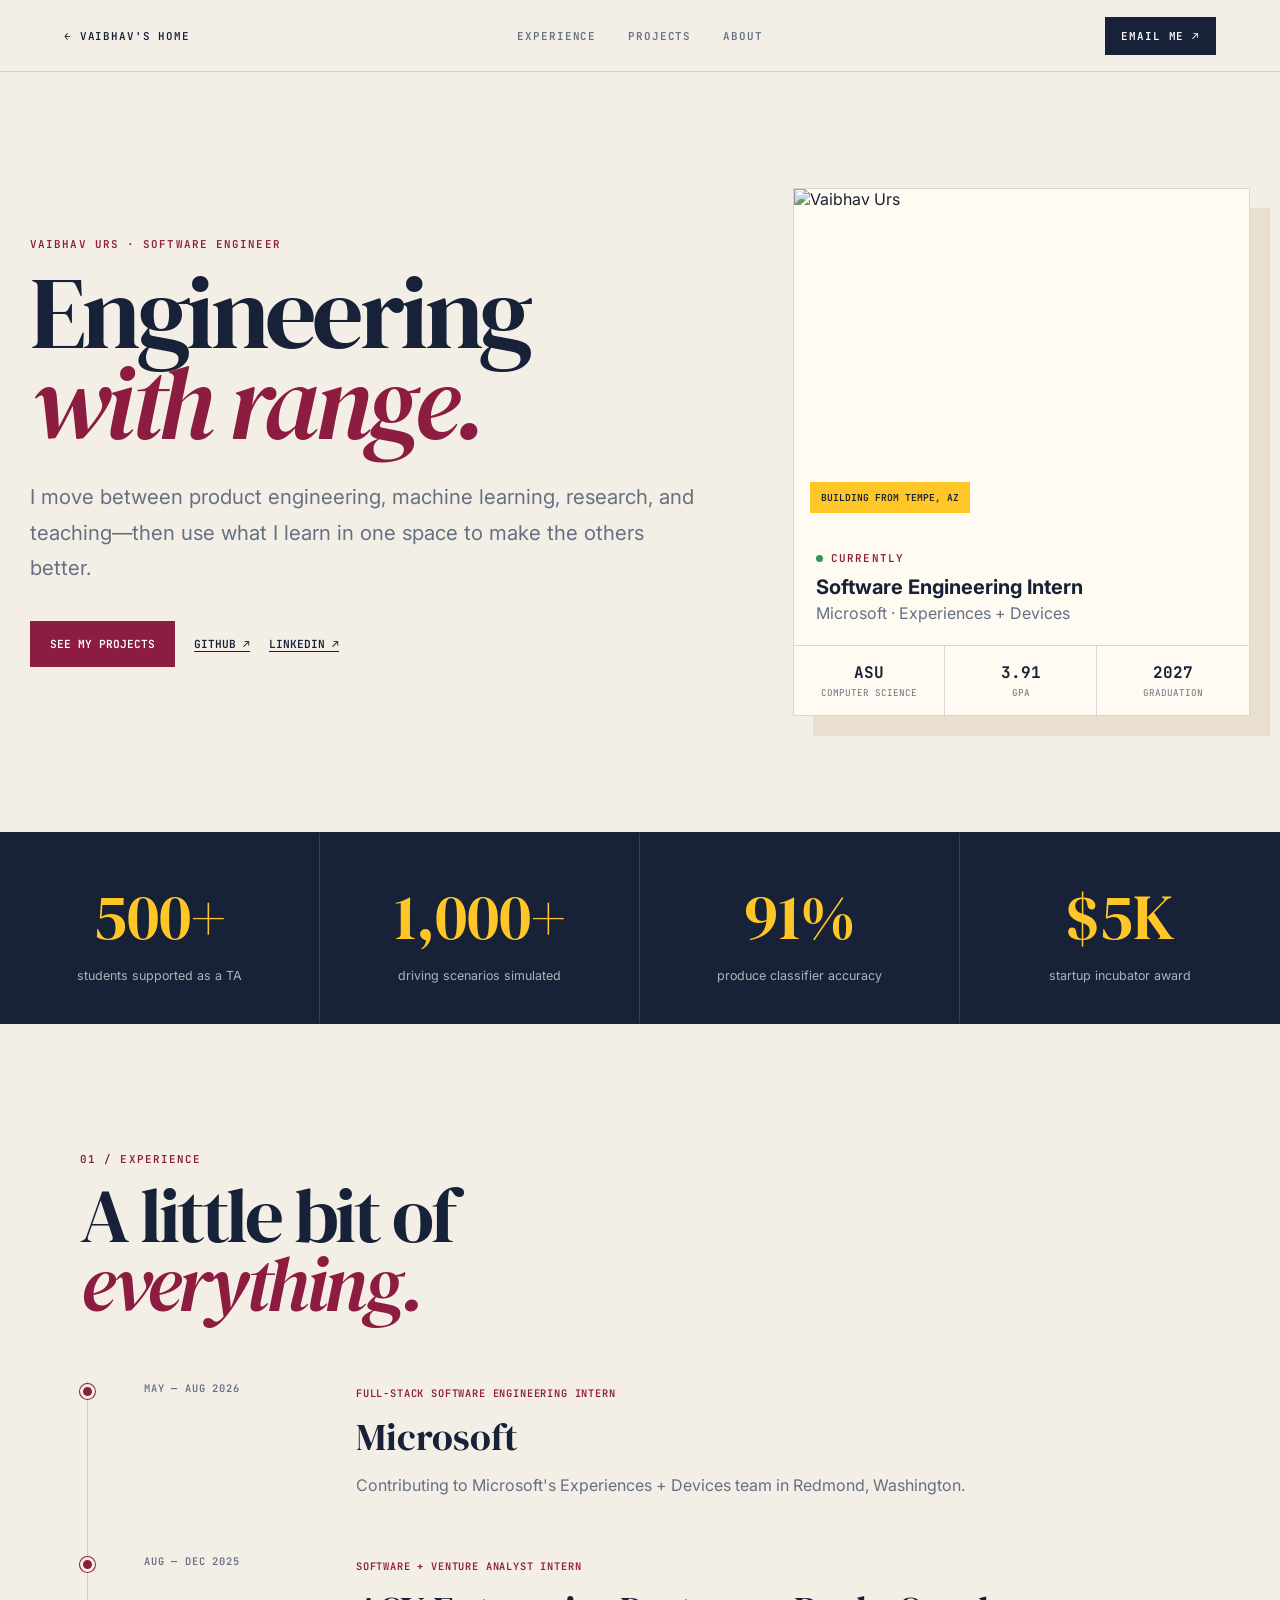
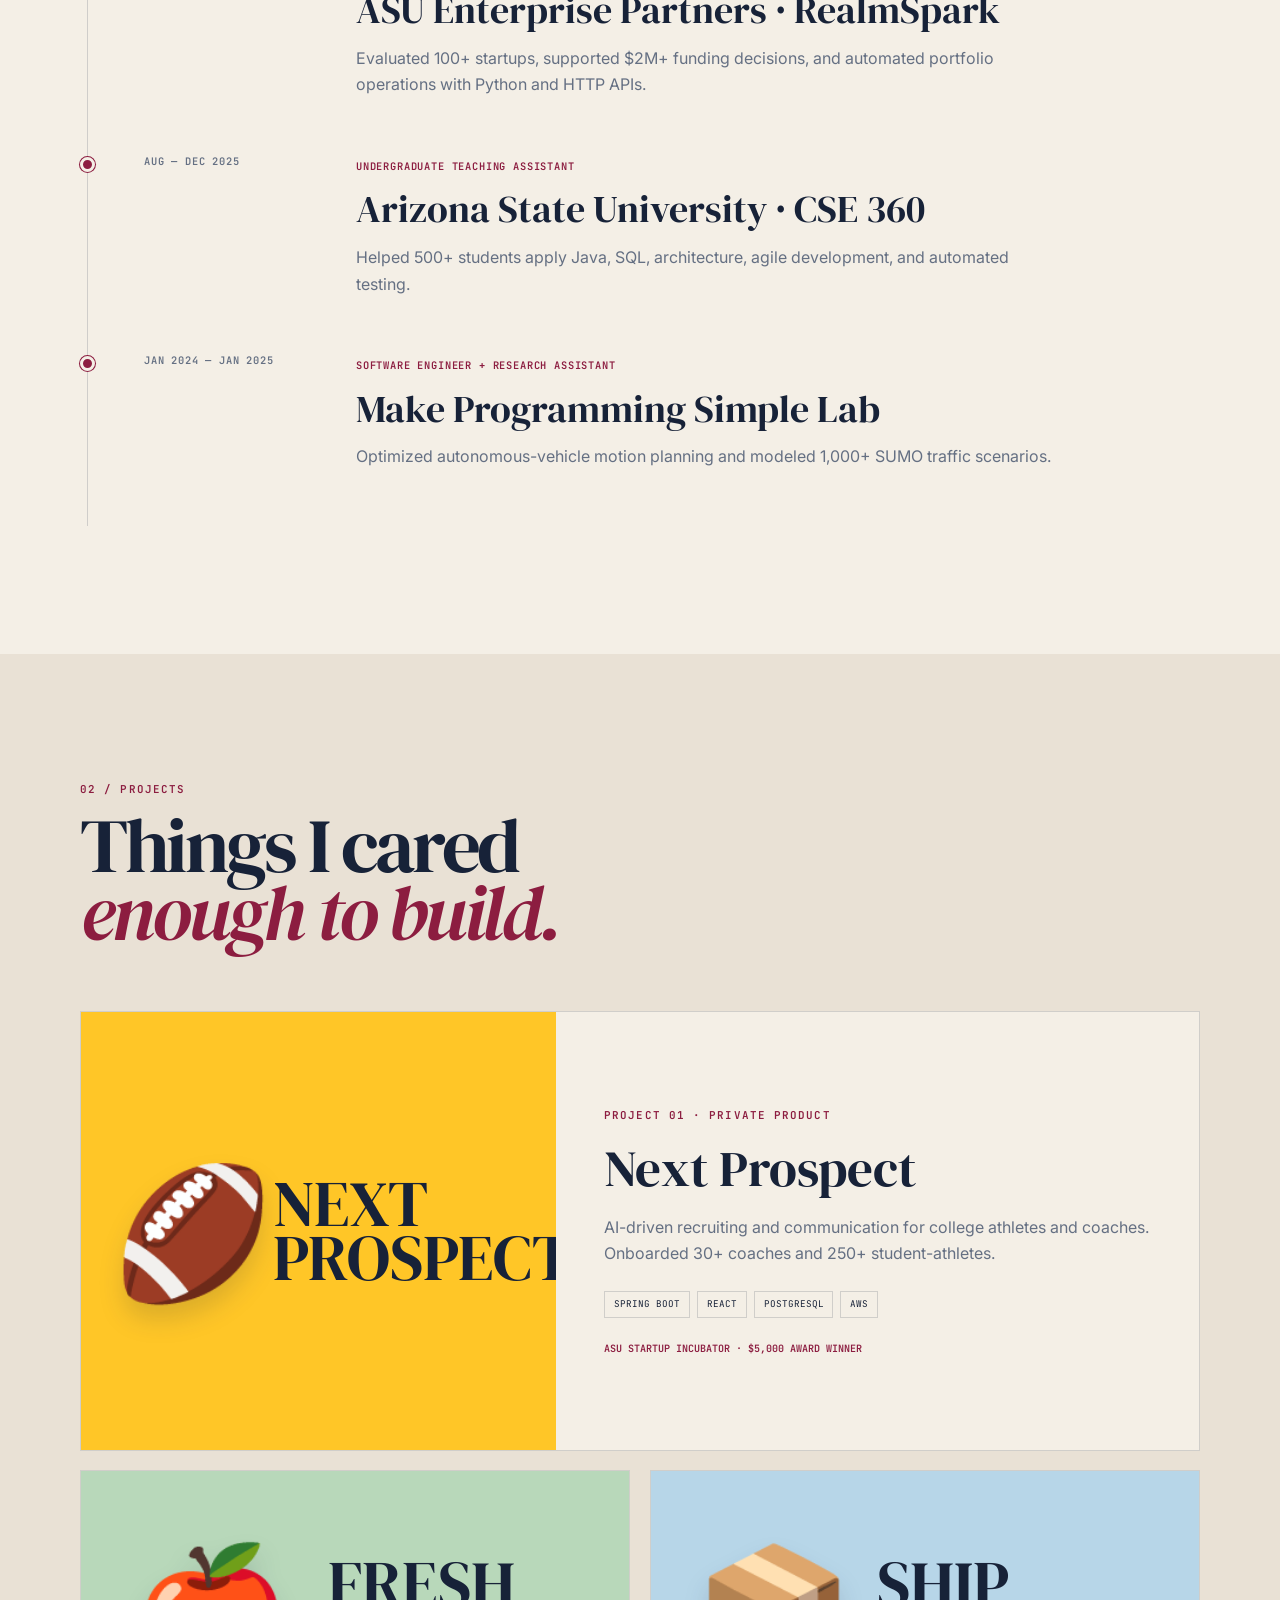
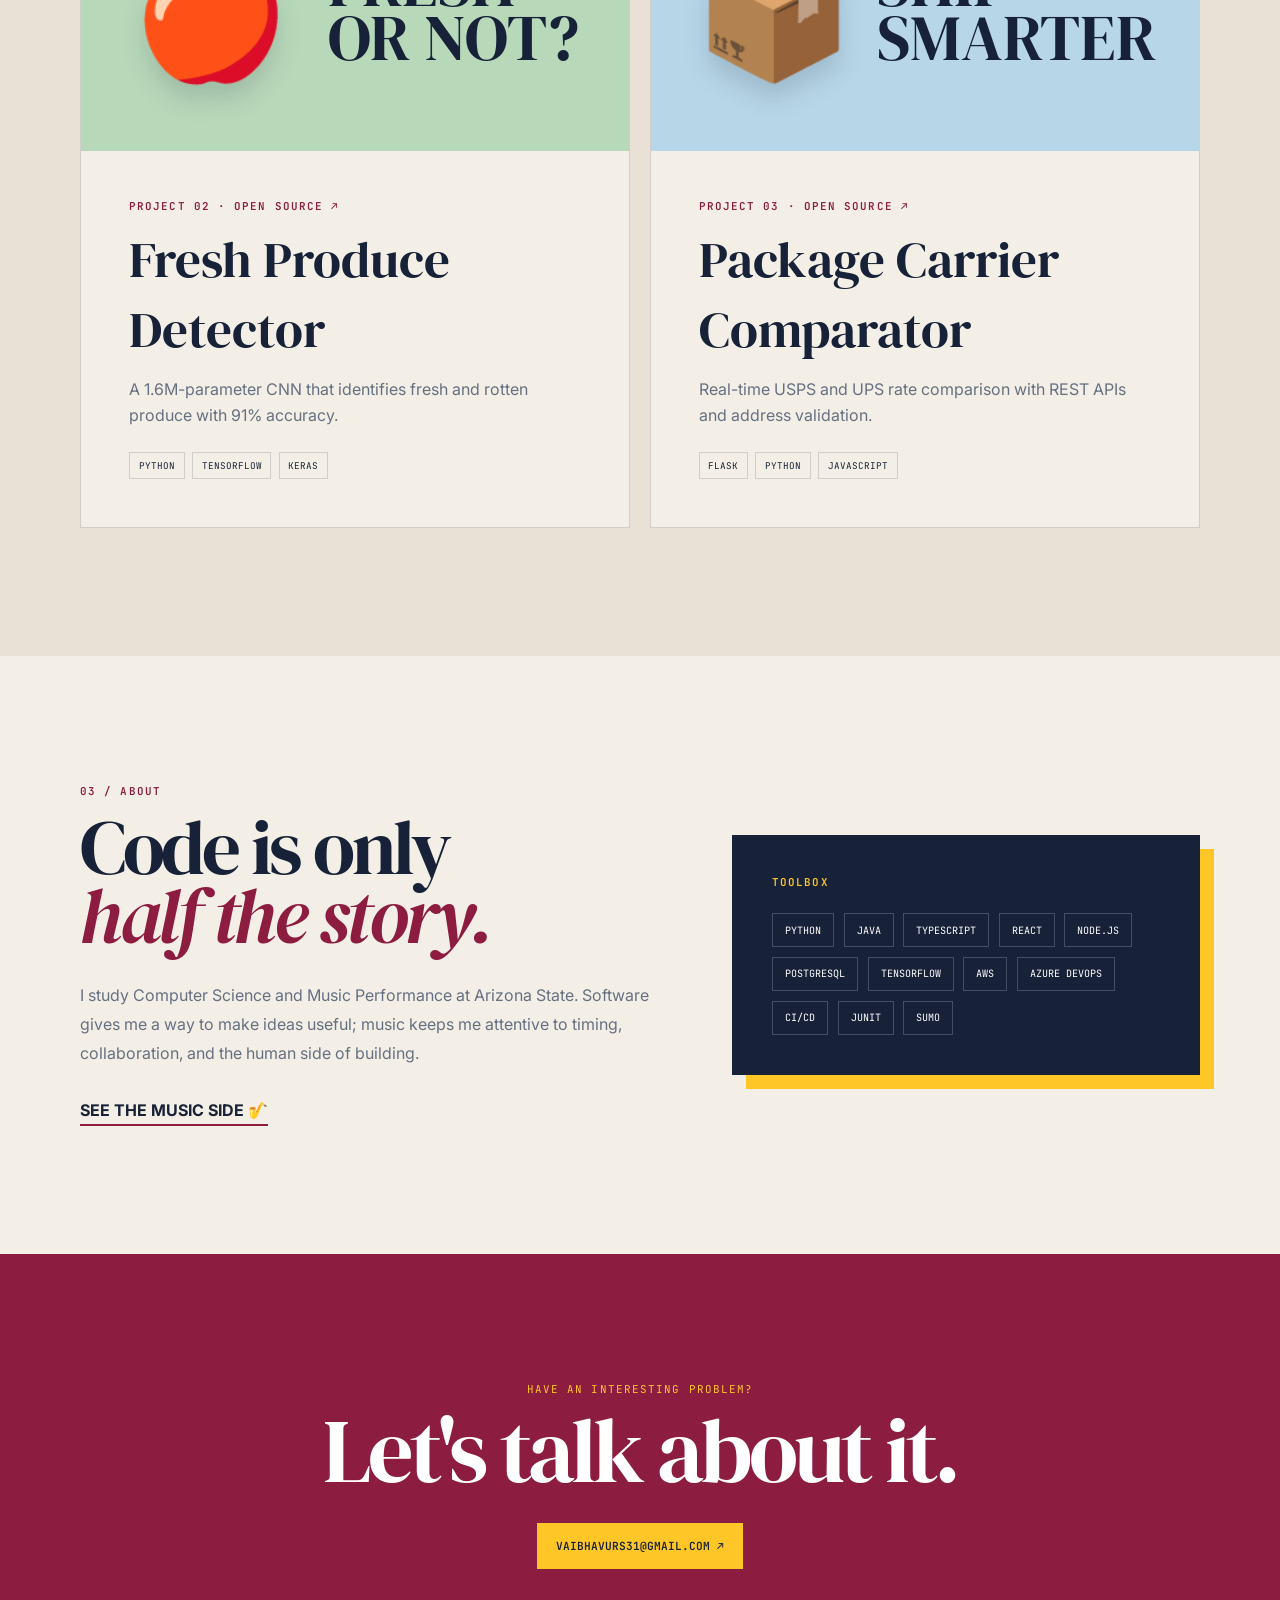
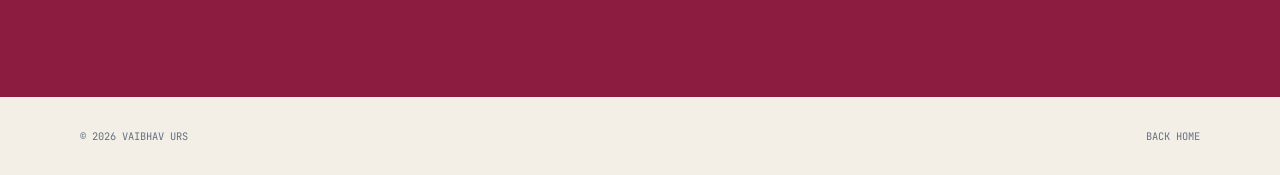
==== work.html @ c499801d "Create personal work and music portfolio Co-authored-by: Copilot <223556219+Copilot@users.noreply.gi" ====
<!DOCTYPE html>
<html lang="en">
<head>
  <meta charset="UTF-8" />
  <meta name="viewport" content="width=device-width, initial-scale=1.0" />
  <meta name="description" content="Vaibhav Urs — software engineer building full-stack products, machine learning systems, and developer tools." />
  <meta name="theme-color" content="#f4efe6" />
  <meta property="og:title" content="Vaibhav Urs — Engineering Portfolio" />
  <meta property="og:description" content="Microsoft intern, ASU Computer Science student, researcher, and product builder." />
  <meta property="og:url" content="https://vurs1.github.io/work.html" />
  <title>Vaibhav Urs — Engineering Portfolio</title>
  <link rel="icon" href="data:image/svg+xml,<svg xmlns='http://www.w3.org/2000/svg' viewBox='0 0 32 32'><text y='26' font-size='26'>💻</text></svg>" />
  <link rel="preconnect" href="https://fonts.googleapis.com" />
  <link rel="preconnect" href="https://fonts.gstatic.com" crossorigin />
  <link href="https://fonts.googleapis.com/css2?family=DM+Serif+Display:ital@0;1&family=Inter:wght@400;500;600;700;800&family=JetBrains+Mono:wght@500;600&display=swap" rel="stylesheet" />
  <link rel="stylesheet" href="assets/work.css" />
</head>
<body>
  <a class="skip-link" href="#main">Skip to content</a>

  <header class="topbar">
    <a class="home-link" href="index.html">← VAIBHAV'S HOME</a>
    <nav aria-label="Work page navigation">
      <a href="#experience">EXPERIENCE</a>
      <a href="#projects">PROJECTS</a>
      <a href="#about">ABOUT</a>
    </nav>
    <a class="email-link" href="mailto:vaibhavurs31@gmail.com">EMAIL ME ↗</a>
  </header>

  <main id="main">
    <section class="work-hero">
      <div class="hero-copy reveal">
        <p class="overline">VAIBHAV URS · SOFTWARE ENGINEER</p>
        <h1>Engineering<br /><em>with range.</em></h1>
        <p class="hero-intro">
          I move between product engineering, machine learning, research, and
          teaching—then use what I learn in one space to make the others better.
        </p>
        <div class="hero-actions">
          <a class="primary-button" href="#projects">SEE MY PROJECTS</a>
          <a class="text-button" href="https://github.com/vurs1" target="_blank" rel="noopener">GITHUB ↗</a>
          <a class="text-button" href="https://www.linkedin.com/in/vaibhavurs/" target="_blank" rel="noopener">LINKEDIN ↗</a>
        </div>
      </div>

      <aside class="profile-card reveal">
        <div class="profile-photo">
          <img src="https://avatars.githubusercontent.com/u/146874531?v=4" alt="Vaibhav Urs" />
          <span>BUILDING FROM TEMPE, AZ</span>
        </div>
        <div class="profile-status">
          <p><i></i> CURRENTLY</p>
          <strong>Software Engineering Intern</strong>
          <span>Microsoft · Experiences + Devices</span>
        </div>
        <div class="profile-facts">
          <span><b>ASU</b> COMPUTER SCIENCE</span>
          <span><b>3.91</b> GPA</span>
          <span><b>2027</b> GRADUATION</span>
        </div>
      </aside>
    </section>

    <section class="impact-strip" aria-label="Impact highlights">
      <article><strong>500+</strong><span>students supported as a TA</span></article>
      <article><strong>1,000+</strong><span>driving scenarios simulated</span></article>
      <article><strong>91%</strong><span>produce classifier accuracy</span></article>
      <article><strong>$5K</strong><span>startup incubator award</span></article>
    </section>

    <section class="section" id="experience">
      <header class="section-header reveal">
        <p>01 / EXPERIENCE</p>
        <h2>A little bit of<br /><em>everything.</em></h2>
      </header>

      <div class="timeline">
        <article class="timeline-item reveal">
          <div class="timeline-marker"></div>
          <p class="date">MAY — AUG 2026</p>
          <div>
            <span class="role">FULL-STACK SOFTWARE ENGINEERING INTERN</span>
            <h3>Microsoft</h3>
            <p>Contributing to Microsoft's Experiences + Devices team in Redmond, Washington.</p>
          </div>
        </article>
        <article class="timeline-item reveal">
          <div class="timeline-marker"></div>
          <p class="date">AUG — DEC 2025</p>
          <div>
            <span class="role">SOFTWARE + VENTURE ANALYST INTERN</span>
            <h3>ASU Enterprise Partners · RealmSpark</h3>
            <p>Evaluated 100+ startups, supported $2M+ funding decisions, and automated portfolio operations with Python and HTTP APIs.</p>
          </div>
        </article>
        <article class="timeline-item reveal">
          <div class="timeline-marker"></div>
          <p class="date">AUG — DEC 2025</p>
          <div>
            <span class="role">UNDERGRADUATE TEACHING ASSISTANT</span>
            <h3>Arizona State University · CSE 360</h3>
            <p>Helped 500+ students apply Java, SQL, architecture, agile development, and automated testing.</p>
          </div>
        </article>
        <article class="timeline-item reveal">
          <div class="timeline-marker"></div>
          <p class="date">JAN 2024 — JAN 2025</p>
          <div>
            <span class="role">SOFTWARE ENGINEER + RESEARCH ASSISTANT</span>
            <h3>Make Programming Simple Lab</h3>
            <p>Optimized autonomous-vehicle motion planning and modeled 1,000+ SUMO traffic scenarios.</p>
          </div>
        </article>
      </div>
    </section>

    <section class="section projects-section" id="projects">
      <header class="section-header reveal">
        <p>02 / PROJECTS</p>
        <h2>Things I cared<br /><em>enough to build.</em></h2>
      </header>

      <div class="project-grid">
        <article class="project-card project-large reveal">
          <div class="project-visual next-prospect">
            <span>🏈</span>
            <b>NEXT<br />PROSPECT</b>
          </div>
          <div class="project-content">
            <p class="project-number">PROJECT 01 · PRIVATE PRODUCT</p>
            <h3>Next Prospect</h3>
            <p>AI-driven recruiting and communication for college athletes and coaches. Onboarded 30+ coaches and 250+ student-athletes.</p>
            <ul><li>SPRING BOOT</li><li>REACT</li><li>POSTGRESQL</li><li>AWS</li></ul>
            <span class="award">ASU STARTUP INCUBATOR · $5,000 AWARD WINNER</span>
          </div>
        </article>

        <a class="project-card reveal" href="https://github.com/vurs1/FreshProduceDetector_CNN" target="_blank" rel="noopener">
          <div class="project-visual produce">
            <span>🍎</span>
            <b>FRESH<br />OR NOT?</b>
          </div>
          <div class="project-content">
            <p class="project-number">PROJECT 02 · OPEN SOURCE ↗</p>
            <h3>Fresh Produce Detector</h3>
            <p>A 1.6M-parameter CNN that identifies fresh and rotten produce with 91% accuracy.</p>
            <ul><li>PYTHON</li><li>TENSORFLOW</li><li>KERAS</li></ul>
          </div>
        </a>

        <a class="project-card reveal" href="https://github.com/vurs1/PackageCarrierComparator" target="_blank" rel="noopener">
          <div class="project-visual carrier">
            <span>📦</span>
            <b>SHIP<br />SMARTER</b>
          </div>
          <div class="project-content">
            <p class="project-number">PROJECT 03 · OPEN SOURCE ↗</p>
            <h3>Package Carrier Comparator</h3>
            <p>Real-time USPS and UPS rate comparison with REST APIs and address validation.</p>
            <ul><li>FLASK</li><li>PYTHON</li><li>JAVASCRIPT</li></ul>
          </div>
        </a>
      </div>
    </section>

    <section class="section about-section" id="about">
      <div class="about-copy reveal">
        <p class="overline">03 / ABOUT</p>
        <h2>Code is only<br /><em>half the story.</em></h2>
        <p>
          I study Computer Science and Music Performance at Arizona State.
          Software gives me a way to make ideas useful; music keeps me attentive to timing,
          collaboration, and the human side of building.
        </p>
        <a href="music.html">SEE THE MUSIC SIDE 🎷</a>
      </div>
      <div class="toolbox reveal">
        <p>TOOLBOX</p>
        <div>
          <span>PYTHON</span><span>JAVA</span><span>TYPESCRIPT</span><span>REACT</span>
          <span>NODE.JS</span><span>POSTGRESQL</span><span>TENSORFLOW</span><span>AWS</span>
          <span>AZURE DEVOPS</span><span>CI/CD</span><span>JUNIT</span><span>SUMO</span>
        </div>
      </div>
    </section>

    <section class="work-contact">
      <p>HAVE AN INTERESTING PROBLEM?</p>
      <h2>Let's talk about it.</h2>
      <a href="mailto:vaibhavurs31@gmail.com">VAIBHAVURS31@GMAIL.COM ↗</a>
    </section>
  </main>

  <footer>
    <span>© <span id="year"></span> VAIBHAV URS</span>
    <a href="index.html">BACK HOME</a>
  </footer>

  <script src="assets/work.js"></script>
</body>
</html>
---- assets/work.css ----
:root {
  --paper: #f4efe6;
  --paper-deep: #e8dfd1;
  --ink: #172238;
  --muted: #657083;
  --maroon: #8c1d40;
  --gold: #ffc627;
  --line: rgba(23,34,56,0.16);
  --sans: "Inter", sans-serif;
  --serif: "DM Serif Display", serif;
  --mono: "JetBrains Mono", monospace;
}

* { box-sizing: border-box; margin: 0; padding: 0; }
html { scroll-behavior: smooth; }
body { background: var(--paper); color: var(--ink); font-family: var(--sans); -webkit-font-smoothing: antialiased; }
a { color: inherit; text-decoration: none; }
ul { list-style: none; }

.skip-link { position: fixed; top: -60px; left: 1rem; z-index: 100; padding: 0.75rem 1rem; background: var(--maroon); color: white; }
.skip-link:focus { top: 1rem; }
:focus-visible { outline: 3px solid var(--gold); outline-offset: 4px; }

.topbar {
  min-height: 72px;
  display: grid;
  grid-template-columns: 1fr auto 1fr;
  align-items: center;
  padding: 0 clamp(1rem, 5vw, 5rem);
  border-bottom: 1px solid var(--line);
  background: rgba(244,239,230,0.95);
  position: sticky;
  top: 0;
  z-index: 20;
}
.topbar a, .topbar nav { font-family: var(--mono); font-size: 0.68rem; font-weight: 600; letter-spacing: 0.08em; }
.topbar nav { display: flex; gap: 2rem; color: var(--muted); }
.topbar nav a:hover, .home-link:hover { color: var(--maroon); }
.email-link { justify-self: end; padding: 0.75rem 1rem; background: var(--ink); color: white; }

.work-hero {
  width: min(1220px, calc(100% - 2rem));
  min-height: 760px;
  margin: 0 auto;
  display: grid;
  grid-template-columns: 1.2fr 0.8fr;
  gap: clamp(2rem, 6vw, 7rem);
  align-items: center;
  padding: 6rem 0;
}
.overline, .section-header > p, .project-number, .profile-status > p, .toolbox > p {
  font-family: var(--mono);
  font-size: 0.68rem;
  font-weight: 600;
  letter-spacing: 0.1em;
  color: var(--maroon);
}
.hero-copy h1, .section-header h2, .about-copy h2, .work-contact h2 {
  margin-top: 1rem;
  font-family: var(--serif);
  font-size: clamp(4rem, 8vw, 8rem);
  line-height: 0.88;
  font-weight: 400;
  letter-spacing: -0.045em;
}
h1 em, h2 em { color: var(--maroon); font-weight: 400; }
.hero-intro { max-width: 670px; margin-top: 2rem; color: var(--muted); font-size: clamp(1.05rem, 2vw, 1.28rem); line-height: 1.75; }
.hero-actions { display: flex; flex-wrap: wrap; align-items: center; gap: 1.2rem; margin-top: 2.2rem; }
.primary-button { padding: 1rem 1.25rem; background: var(--maroon); color: white; font-family: var(--mono); font-size: 0.7rem; font-weight: 600; }
.text-button { border-bottom: 1px solid var(--ink); font-family: var(--mono); font-size: 0.7rem; font-weight: 600; }

.profile-card { border: 1px solid var(--line); background: #fffaf2; box-shadow: 20px 20px 0 var(--paper-deep); }
.profile-photo { position: relative; height: 340px; overflow: hidden; }
.profile-photo img { width: 100%; height: 100%; object-fit: cover; filter: grayscale(0.25); }
.profile-photo span { position: absolute; left: 1rem; bottom: 1rem; padding: 0.55rem 0.7rem; background: var(--gold); font-family: var(--mono); font-size: 0.6rem; font-weight: 600; }
.profile-status { padding: 1.4rem; border-bottom: 1px solid var(--line); }
.profile-status > p { display: flex; align-items: center; gap: 0.5rem; margin-bottom: 0.6rem; }
.profile-status i { width: 7px; height: 7px; border-radius: 50%; background: #2f9a58; }
.profile-status strong, .profile-status span { display: block; }
.profile-status strong { font-size: 1.25rem; }
.profile-status span { margin-top: 0.25rem; color: var(--muted); }
.profile-facts { display: grid; grid-template-columns: repeat(3, 1fr); }
.profile-facts span { padding: 1rem 0.6rem; border-right: 1px solid var(--line); text-align: center; color: var(--muted); font-family: var(--mono); font-size: 0.58rem; }
.profile-facts span:last-child { border-right: 0; }
.profile-facts b { display: block; margin-bottom: 0.25rem; color: var(--ink); font-size: 1rem; }

.impact-strip { display: grid; grid-template-columns: repeat(4, 1fr); border-block: 1px solid var(--line); background: var(--ink); color: white; }
.impact-strip article { min-height: 190px; display: flex; flex-direction: column; justify-content: center; align-items: center; padding: 1.5rem; border-right: 1px solid rgba(255,255,255,0.14); text-align: center; }
.impact-strip article:last-child { border-right: 0; }
.impact-strip strong { color: var(--gold); font-family: var(--serif); font-size: clamp(2.5rem, 5vw, 4rem); font-weight: 400; }
.impact-strip span { max-width: 180px; margin-top: 0.45rem; color: rgba(255,255,255,0.65); font-size: 0.78rem; }

.section { width: min(1120px, calc(100% - 2rem)); margin: 0 auto; padding: 8rem 0; }
.section-header { margin-bottom: 4rem; }
.section-header h2, .about-copy h2 { font-size: clamp(3.2rem, 6vw, 6rem); }
.timeline { position: relative; padding-left: 2rem; }
.timeline::before { content: ""; position: absolute; top: 0; bottom: 0; left: 7px; width: 1px; background: var(--line); }
.timeline-item { position: relative; display: grid; grid-template-columns: 180px 1fr; gap: 2rem; padding: 0 0 3.5rem 2rem; }
.timeline-marker { position: absolute; left: -2rem; top: 3px; width: 15px; height: 15px; border: 3px solid var(--paper); border-radius: 50%; background: var(--maroon); box-shadow: 0 0 0 1px var(--maroon); }
.date, .role { font-family: var(--mono); font-size: 0.65rem; font-weight: 600; letter-spacing: 0.08em; }
.date { color: var(--muted); }
.role { color: var(--maroon); }
.timeline-item h3 { margin: 0.55rem 0; font-family: var(--serif); font-size: clamp(1.8rem, 3vw, 2.6rem); font-weight: 400; }
.timeline-item div > p { max-width: 700px; color: var(--muted); line-height: 1.65; }

.projects-section { width: 100%; max-width: none; padding-inline: max(1rem, calc((100% - 1120px) / 2)); background: #e9e1d5; }
.project-grid { display: grid; grid-template-columns: repeat(2, 1fr); gap: 1.2rem; }
.project-card { display: grid; grid-template-rows: 280px 1fr; border: 1px solid var(--line); background: var(--paper); transition: transform 180ms ease, box-shadow 180ms ease; }
.project-card:hover { transform: translateY(-5px); box-shadow: 10px 10px 0 rgba(23,34,56,0.12); }
.project-large { grid-column: 1 / -1; grid-template-columns: 0.85fr 1.15fr; grid-template-rows: auto; min-height: 440px; }
.project-visual { display: flex; align-items: center; justify-content: space-around; padding: 2rem; overflow: hidden; }
.project-visual span { font-size: clamp(5rem, 10vw, 9rem); filter: drop-shadow(0 15px 12px rgba(23,34,56,0.15)); }
.project-visual b { font-family: var(--serif); font-size: clamp(2.3rem, 5vw, 4.5rem); line-height: 0.85; font-weight: 400; }
.next-prospect { background: #ffc627; }
.produce { background: #b8d8ba; }
.carrier { background: #b7d6e8; }
.project-content { display: flex; flex-direction: column; justify-content: center; padding: clamp(1.5rem, 4vw, 3rem); }
.project-content h3 { margin: 0.7rem 0; font-family: var(--serif); font-size: clamp(2rem, 4vw, 3.5rem); font-weight: 400; }
.project-content > p:not(.project-number) { color: var(--muted); line-height: 1.65; }
.project-content ul { display: flex; flex-wrap: wrap; gap: 0.45rem; margin-top: 1.5rem; }
.project-content li { padding: 0.4rem 0.55rem; border: 1px solid var(--line); font-family: var(--mono); font-size: 0.58rem; }
.award { margin-top: 1.5rem; color: var(--maroon); font-family: var(--mono); font-size: 0.63rem; font-weight: 600; }

.about-section { display: grid; grid-template-columns: 1.1fr 0.9fr; gap: 5rem; align-items: center; }
.about-copy > p:not(.overline) { max-width: 680px; margin-top: 2rem; color: var(--muted); line-height: 1.8; }
.about-copy > a { display: inline-block; margin-top: 2rem; padding-bottom: 0.25rem; border-bottom: 2px solid var(--maroon); font-weight: 700; }
.toolbox { padding: 2.5rem; background: var(--ink); color: white; box-shadow: 14px 14px 0 var(--gold); }
.toolbox > p { color: var(--gold); }
.toolbox div { display: flex; flex-wrap: wrap; gap: 0.6rem; margin-top: 1.5rem; }
.toolbox span { padding: 0.6rem 0.75rem; border: 1px solid rgba(255,255,255,0.2); font-family: var(--mono); font-size: 0.63rem; }

.work-contact { padding: 8rem 1rem; background: var(--maroon); color: white; text-align: center; }
.work-contact > p { color: var(--gold); font-family: var(--mono); font-size: 0.68rem; letter-spacing: 0.1em; }
.work-contact h2 { font-size: clamp(3.5rem, 7vw, 7rem); }
.work-contact a { display: inline-block; margin-top: 2rem; padding: 1rem 1.2rem; background: var(--gold); color: var(--ink); font-family: var(--mono); font-size: 0.7rem; font-weight: 600; }
footer { display: flex; justify-content: space-between; padding: 2rem max(1rem, calc((100% - 1120px) / 2)); color: var(--muted); font-family: var(--mono); font-size: 0.65rem; }
footer a:hover { color: var(--maroon); }

.reveal { opacity: 0; transform: translateY(18px); transition: opacity 550ms ease, transform 550ms ease; }
.reveal.visible { opacity: 1; transform: none; }

@media (max-width: 900px) {
  .topbar { grid-template-columns: 1fr auto; }
  .topbar nav { display: none; }
  .work-hero, .about-section { grid-template-columns: 1fr; }
  .work-hero { padding-top: 4rem; }
  .profile-card { max-width: 560px; }
  .impact-strip { grid-template-columns: repeat(2, 1fr); }
  .impact-strip article:nth-child(2) { border-right: 0; }
  .impact-strip article:nth-child(-n+2) { border-bottom: 1px solid rgba(255,255,255,0.14); }
  .project-large { grid-template-columns: 1fr; }
}
@media (max-width: 640px) {
  .email-link { display: none; }
  .work-hero { min-height: auto; }
  .hero-copy h1 { font-size: clamp(3.8rem, 18vw, 6rem); }
  .profile-facts { grid-template-columns: 1fr; }
  .profile-facts span { border-right: 0; border-bottom: 1px solid var(--line); }
  .timeline-item { grid-template-columns: 1fr; gap: 0.8rem; }
  .project-grid { grid-template-columns: 1fr; }
  .project-large { grid-column: auto; }
  .project-card { grid-template-rows: 240px 1fr; }
  .project-large { grid-template-rows: 280px 1fr; }
  .project-visual b { font-size: 2.4rem; }
}
@media (prefers-reduced-motion: reduce) {
  html { scroll-behavior: auto; }
  *, *::before, *::after { transition: none !important; }
  .reveal { opacity: 1; transform: none; }
}
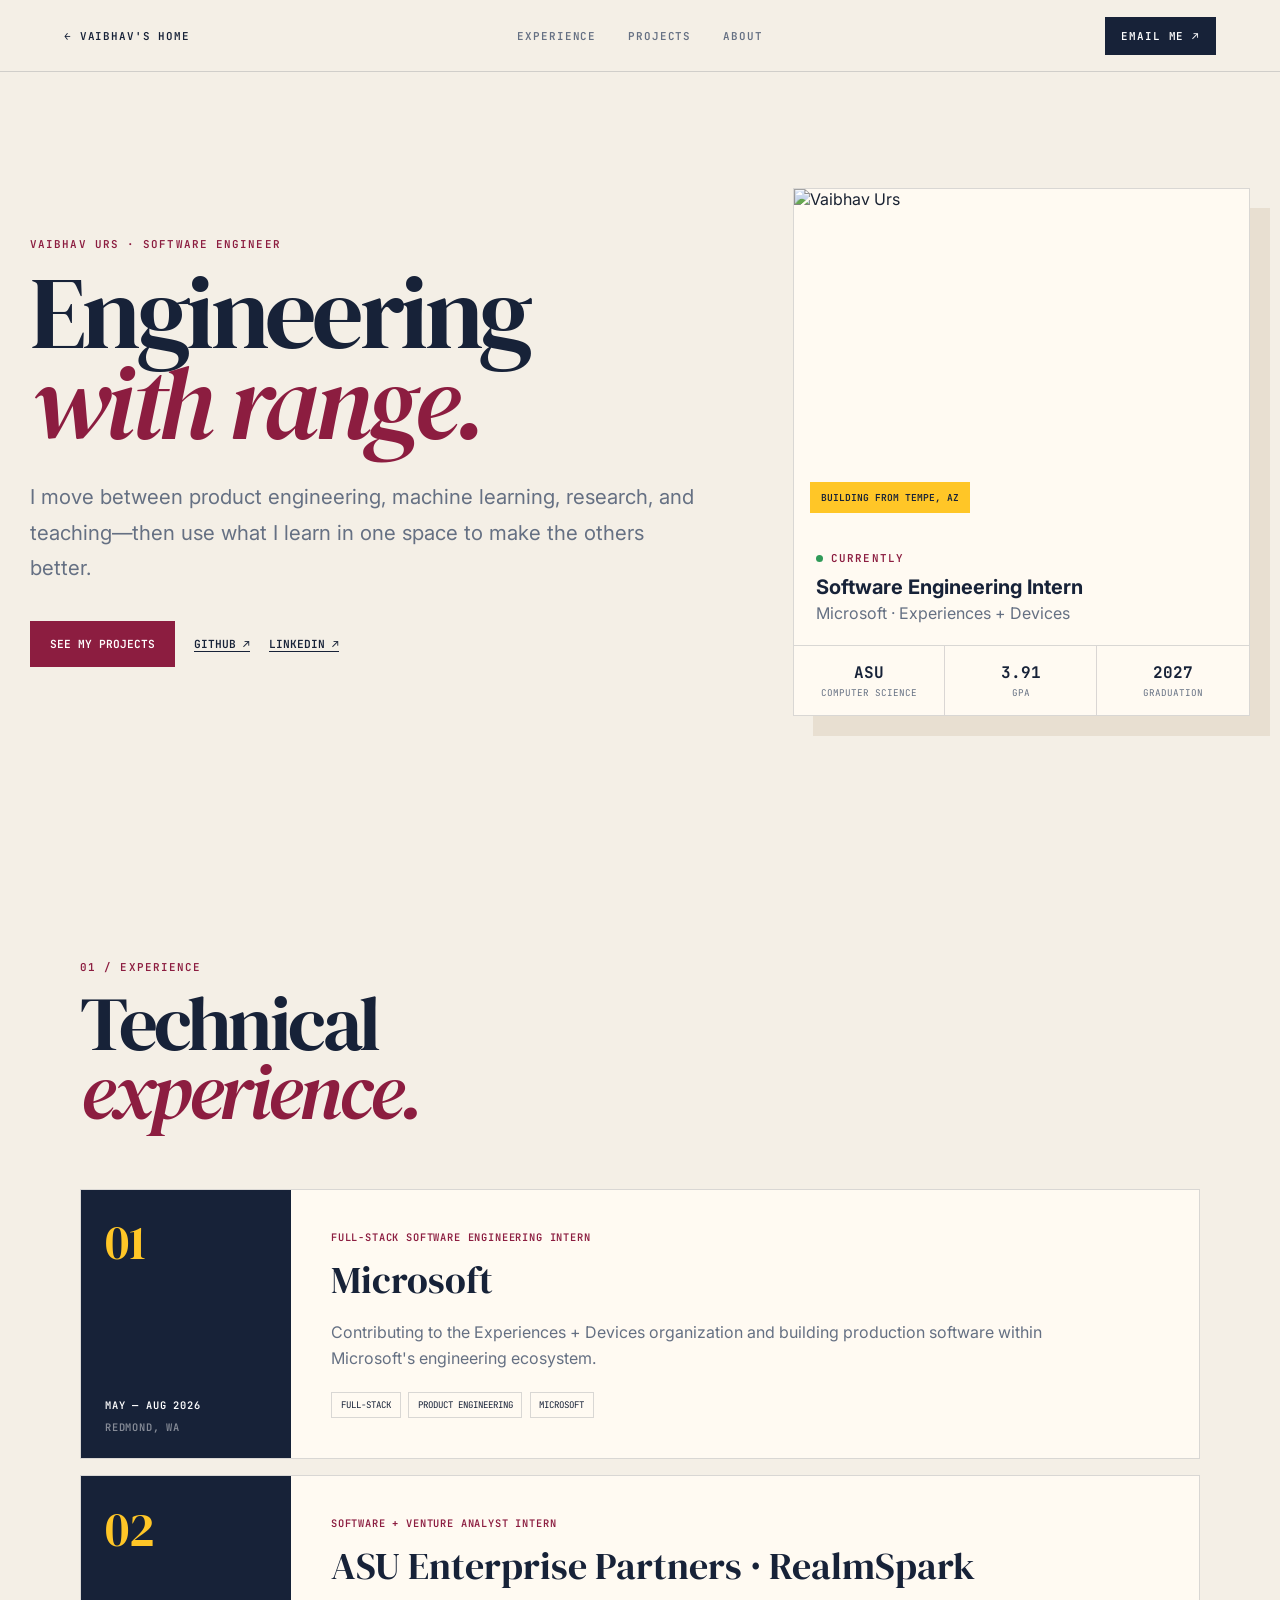
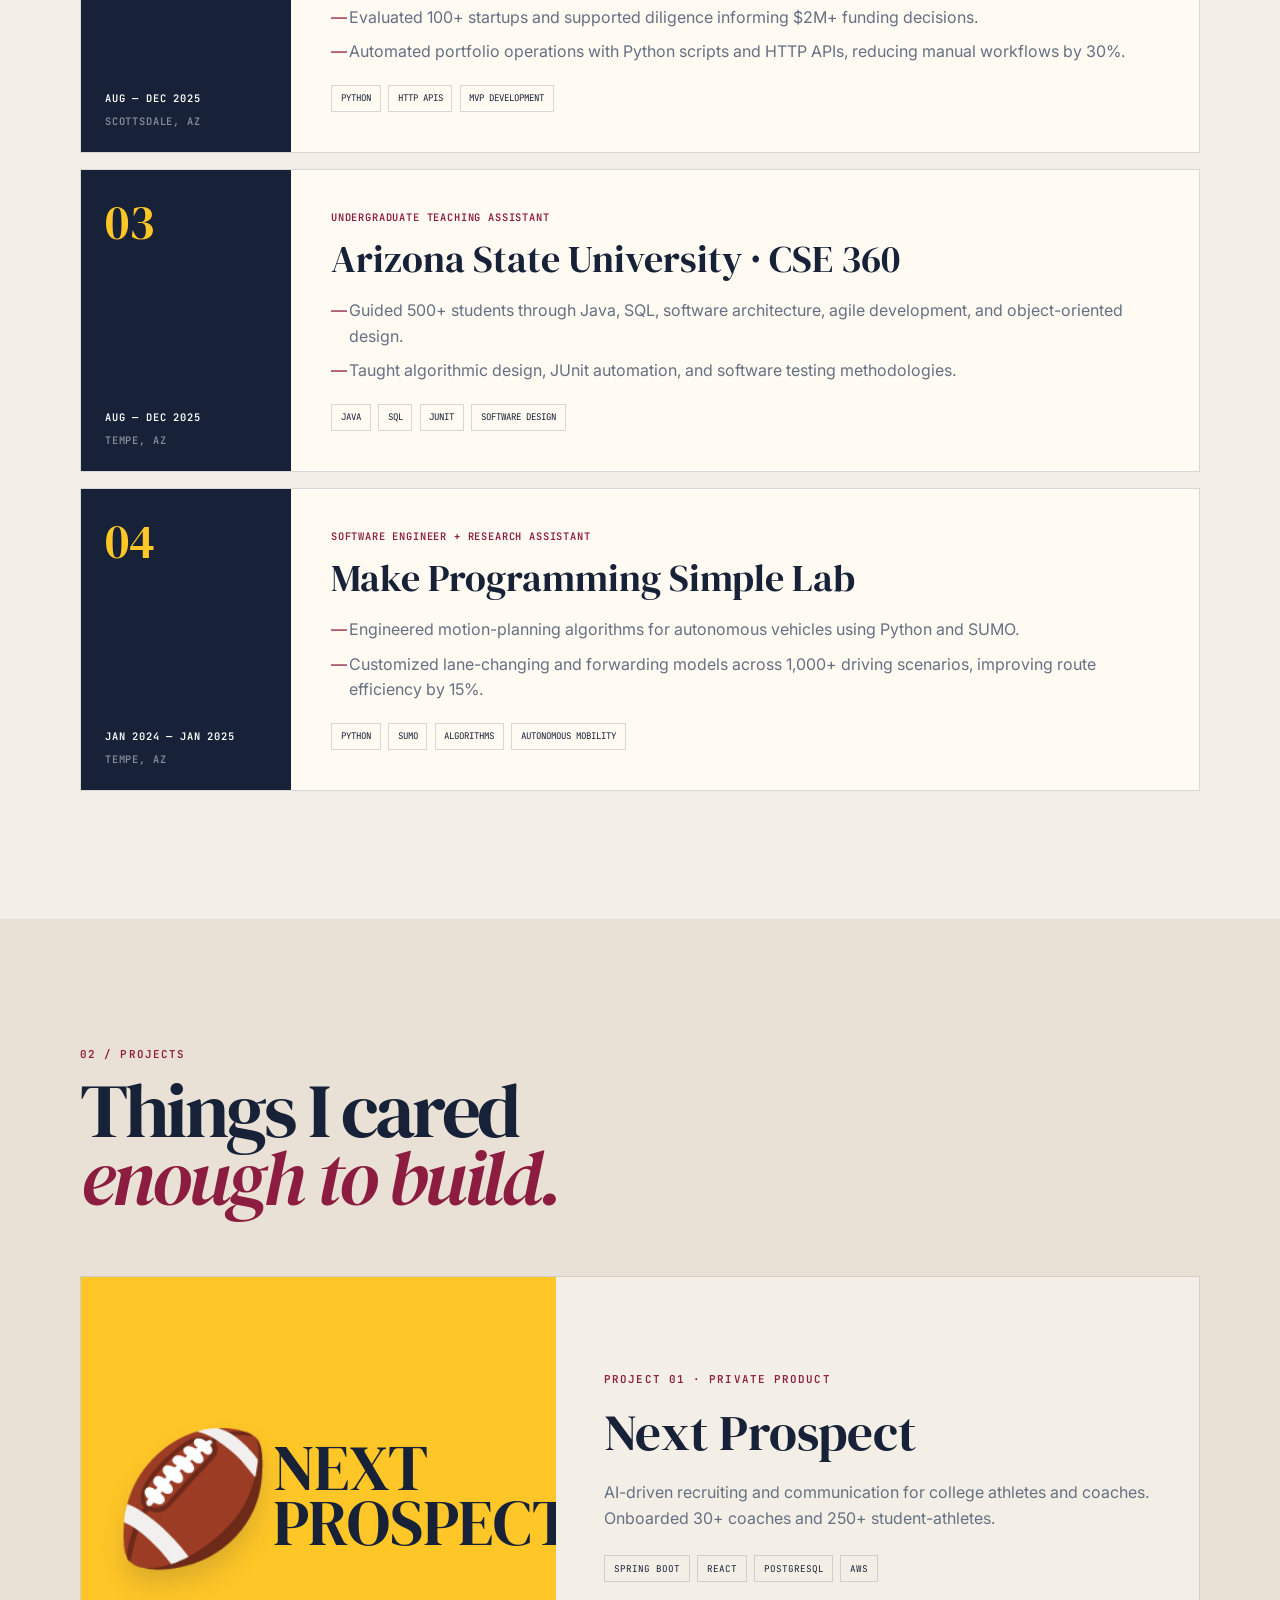
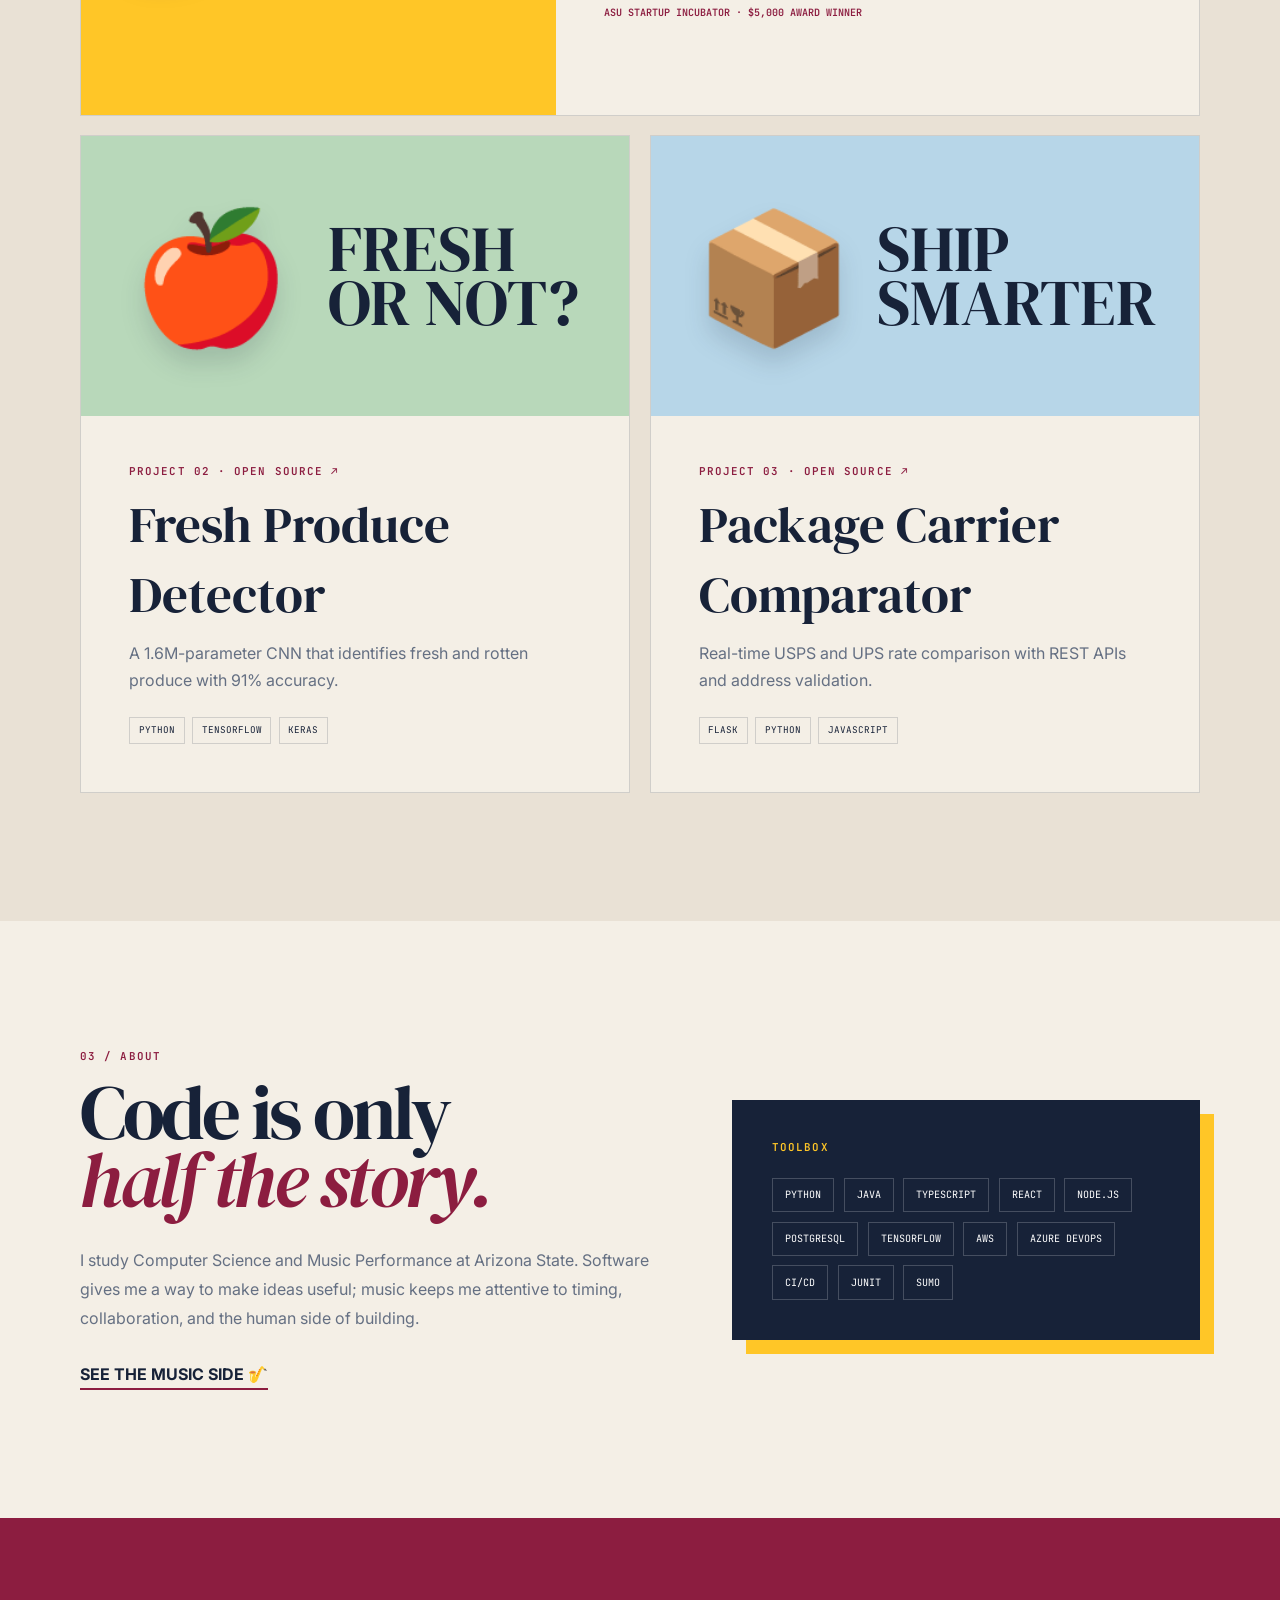
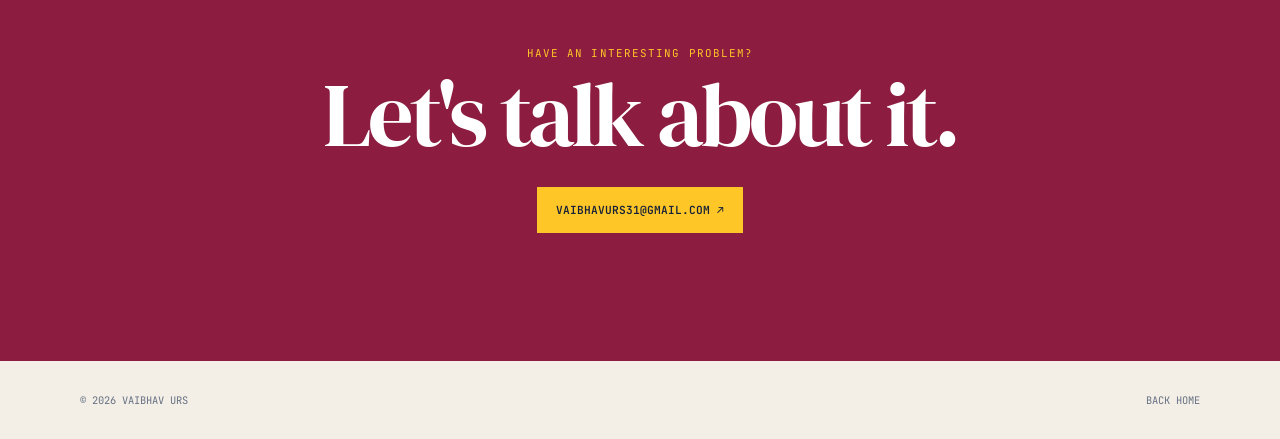
==== commit cf6bdfba: "Refine landing and experience layouts Co-authored-by: Copilot <223556219+Copilot@users.noreply.githu" ====
--- a/work.html
+++ b/work.html
@@ -62,54 +62,75 @@
       </aside>
     </section>
 
-    <section class="impact-strip" aria-label="Impact highlights">
-      <article><strong>500+</strong><span>students supported as a TA</span></article>
-      <article><strong>1,000+</strong><span>driving scenarios simulated</span></article>
-      <article><strong>91%</strong><span>produce classifier accuracy</span></article>
-      <article><strong>$5K</strong><span>startup incubator award</span></article>
-    </section>
-
     <section class="section" id="experience">
       <header class="section-header reveal">
         <p>01 / EXPERIENCE</p>
-        <h2>A little bit of<br /><em>everything.</em></h2>
+        <h2>Technical<br /><em>experience.</em></h2>
       </header>
 
-      <div class="timeline">
-        <article class="timeline-item reveal">
-          <div class="timeline-marker"></div>
-          <p class="date">MAY — AUG 2026</p>
-          <div>
+      <div class="experience-grid">
+        <article class="experience-card reveal">
+          <div class="experience-meta">
+            <span class="experience-number">01</span>
+            <p class="date">MAY — AUG 2026</p>
+            <p class="location">REDMOND, WA</p>
+          </div>
+          <div class="experience-content">
             <span class="role">FULL-STACK SOFTWARE ENGINEERING INTERN</span>
             <h3>Microsoft</h3>
-            <p>Contributing to Microsoft's Experiences + Devices team in Redmond, Washington.</p>
-          </div>
-        </article>
-        <article class="timeline-item reveal">
-          <div class="timeline-marker"></div>
-          <p class="date">AUG — DEC 2025</p>
-          <div>
+            <p>Contributing to the Experiences + Devices organization and building production software within Microsoft's engineering ecosystem.</p>
+            <ul class="experience-tags"><li>FULL-STACK</li><li>PRODUCT ENGINEERING</li><li>MICROSOFT</li></ul>
+          </div>
+        </article>
+
+        <article class="experience-card reveal">
+          <div class="experience-meta">
+            <span class="experience-number">02</span>
+            <p class="date">AUG — DEC 2025</p>
+            <p class="location">SCOTTSDALE, AZ</p>
+          </div>
+          <div class="experience-content">
             <span class="role">SOFTWARE + VENTURE ANALYST INTERN</span>
             <h3>ASU Enterprise Partners · RealmSpark</h3>
-            <p>Evaluated 100+ startups, supported $2M+ funding decisions, and automated portfolio operations with Python and HTTP APIs.</p>
-          </div>
-        </article>
-        <article class="timeline-item reveal">
-          <div class="timeline-marker"></div>
-          <p class="date">AUG — DEC 2025</p>
-          <div>
+            <ul class="experience-points">
+              <li>Evaluated 100+ startups and supported diligence informing $2M+ funding decisions.</li>
+              <li>Automated portfolio operations with Python scripts and HTTP APIs, reducing manual workflows by 30%.</li>
+            </ul>
+            <ul class="experience-tags"><li>PYTHON</li><li>HTTP APIS</li><li>MVP DEVELOPMENT</li></ul>
+          </div>
+        </article>
+
+        <article class="experience-card reveal">
+          <div class="experience-meta">
+            <span class="experience-number">03</span>
+            <p class="date">AUG — DEC 2025</p>
+            <p class="location">TEMPE, AZ</p>
+          </div>
+          <div class="experience-content">
             <span class="role">UNDERGRADUATE TEACHING ASSISTANT</span>
             <h3>Arizona State University · CSE 360</h3>
-            <p>Helped 500+ students apply Java, SQL, architecture, agile development, and automated testing.</p>
-          </div>
-        </article>
-        <article class="timeline-item reveal">
-          <div class="timeline-marker"></div>
-          <p class="date">JAN 2024 — JAN 2025</p>
-          <div>
+            <ul class="experience-points">
+              <li>Guided 500+ students through Java, SQL, software architecture, agile development, and object-oriented design.</li>
+              <li>Taught algorithmic design, JUnit automation, and software testing methodologies.</li>
+            </ul>
+            <ul class="experience-tags"><li>JAVA</li><li>SQL</li><li>JUNIT</li><li>SOFTWARE DESIGN</li></ul>
+          </div>
+        </article>
+
+        <article class="experience-card reveal">
+          <div class="experience-meta">
+            <span class="experience-number">04</span>
+            <p class="date">JAN 2024 — JAN 2025</p>
+            <p class="location">TEMPE, AZ</p>
+          </div>
+          <div class="experience-content">
             <span class="role">SOFTWARE ENGINEER + RESEARCH ASSISTANT</span>
             <h3>Make Programming Simple Lab</h3>
-            <p>Optimized autonomous-vehicle motion planning and modeled 1,000+ SUMO traffic scenarios.</p>
+            <ul class="experience-points">
+              <li>Engineered motion-planning algorithms for autonomous vehicles using Python and SUMO.</li>
+              <li>Customized lane-changing and forwarding models across 1,000+ driving scenarios, improving route efficiency by 15%.</li>
+            </ul>
+            <ul class="experience-tags"><li>PYTHON</li><li>SUMO</li><li>ALGORITHMS</li><li>AUTONOMOUS MOBILITY</li></ul>
           </div>
         </article>
       </div>
--- a/assets/work.css
+++ b/assets/work.css
@@ -84,24 +84,43 @@
 .profile-facts span:last-child { border-right: 0; }
 .profile-facts b { display: block; margin-bottom: 0.25rem; color: var(--ink); font-size: 1rem; }
 
-.impact-strip { display: grid; grid-template-columns: repeat(4, 1fr); border-block: 1px solid var(--line); background: var(--ink); color: white; }
-.impact-strip article { min-height: 190px; display: flex; flex-direction: column; justify-content: center; align-items: center; padding: 1.5rem; border-right: 1px solid rgba(255,255,255,0.14); text-align: center; }
-.impact-strip article:last-child { border-right: 0; }
-.impact-strip strong { color: var(--gold); font-family: var(--serif); font-size: clamp(2.5rem, 5vw, 4rem); font-weight: 400; }
-.impact-strip span { max-width: 180px; margin-top: 0.45rem; color: rgba(255,255,255,0.65); font-size: 0.78rem; }
-
 .section { width: min(1120px, calc(100% - 2rem)); margin: 0 auto; padding: 8rem 0; }
 .section-header { margin-bottom: 4rem; }
 .section-header h2, .about-copy h2 { font-size: clamp(3.2rem, 6vw, 6rem); }
-.timeline { position: relative; padding-left: 2rem; }
-.timeline::before { content: ""; position: absolute; top: 0; bottom: 0; left: 7px; width: 1px; background: var(--line); }
-.timeline-item { position: relative; display: grid; grid-template-columns: 180px 1fr; gap: 2rem; padding: 0 0 3.5rem 2rem; }
-.timeline-marker { position: absolute; left: -2rem; top: 3px; width: 15px; height: 15px; border: 3px solid var(--paper); border-radius: 50%; background: var(--maroon); box-shadow: 0 0 0 1px var(--maroon); }
-.date, .role { font-family: var(--mono); font-size: 0.65rem; font-weight: 600; letter-spacing: 0.08em; }
-.date { color: var(--muted); }
+.experience-grid { display: grid; gap: 1rem; }
+.experience-card {
+  display: grid;
+  grid-template-columns: 210px 1fr;
+  min-height: 260px;
+  border: 1px solid var(--line);
+  background: #fffaf2;
+  transition: transform 180ms ease, box-shadow 180ms ease;
+}
+.experience-card:hover { transform: translateY(-3px); box-shadow: 9px 9px 0 var(--paper-deep); }
+.experience-meta {
+  position: relative;
+  display: flex;
+  flex-direction: column;
+  justify-content: end;
+  gap: 0.55rem;
+  padding: 1.5rem;
+  border-right: 1px solid var(--line);
+  background: var(--ink);
+  color: white;
+}
+.experience-number { position: absolute; top: 1.2rem; left: 1.5rem; color: var(--gold); font-family: var(--serif); font-size: 3rem; }
+.date, .location, .role { font-family: var(--mono); font-size: 0.65rem; font-weight: 600; letter-spacing: 0.08em; }
+.date { color: white; }
+.location { color: rgba(255,255,255,0.48); }
 .role { color: var(--maroon); }
-.timeline-item h3 { margin: 0.55rem 0; font-family: var(--serif); font-size: clamp(1.8rem, 3vw, 2.6rem); font-weight: 400; }
-.timeline-item div > p { max-width: 700px; color: var(--muted); line-height: 1.65; }
+.experience-content { display: flex; flex-direction: column; justify-content: center; padding: clamp(1.5rem, 4vw, 2.5rem); }
+.experience-content h3 { margin: 0.55rem 0 0.8rem; font-family: var(--serif); font-size: clamp(1.8rem, 3vw, 2.6rem); font-weight: 400; }
+.experience-content > p { max-width: 760px; color: var(--muted); line-height: 1.65; }
+.experience-points { display: grid; gap: 0.55rem; max-width: 800px; color: var(--muted); line-height: 1.6; }
+.experience-points li { position: relative; padding-left: 1.1rem; }
+.experience-points li::before { content: "—"; position: absolute; left: 0; color: var(--maroon); }
+.experience-tags { display: flex; flex-wrap: wrap; gap: 0.45rem; margin-top: 1.25rem; }
+.experience-tags li { padding: 0.4rem 0.55rem; border: 1px solid var(--line); color: var(--ink); font-family: var(--mono); font-size: 0.57rem; }
 
 .projects-section { width: 100%; max-width: none; padding-inline: max(1rem, calc((100% - 1120px) / 2)); background: #e9e1d5; }
 .project-grid { display: grid; grid-template-columns: repeat(2, 1fr); gap: 1.2rem; }
@@ -145,9 +164,6 @@
   .work-hero, .about-section { grid-template-columns: 1fr; }
   .work-hero { padding-top: 4rem; }
   .profile-card { max-width: 560px; }
-  .impact-strip { grid-template-columns: repeat(2, 1fr); }
-  .impact-strip article:nth-child(2) { border-right: 0; }
-  .impact-strip article:nth-child(-n+2) { border-bottom: 1px solid rgba(255,255,255,0.14); }
   .project-large { grid-template-columns: 1fr; }
 }
 @media (max-width: 640px) {
@@ -156,7 +172,8 @@
   .hero-copy h1 { font-size: clamp(3.8rem, 18vw, 6rem); }
   .profile-facts { grid-template-columns: 1fr; }
   .profile-facts span { border-right: 0; border-bottom: 1px solid var(--line); }
-  .timeline-item { grid-template-columns: 1fr; gap: 0.8rem; }
+  .experience-card { grid-template-columns: 1fr; }
+  .experience-meta { min-height: 150px; border-right: 0; border-bottom: 1px solid var(--line); }
   .project-grid { grid-template-columns: 1fr; }
   .project-large { grid-column: auto; }
   .project-card { grid-template-rows: 240px 1fr; }
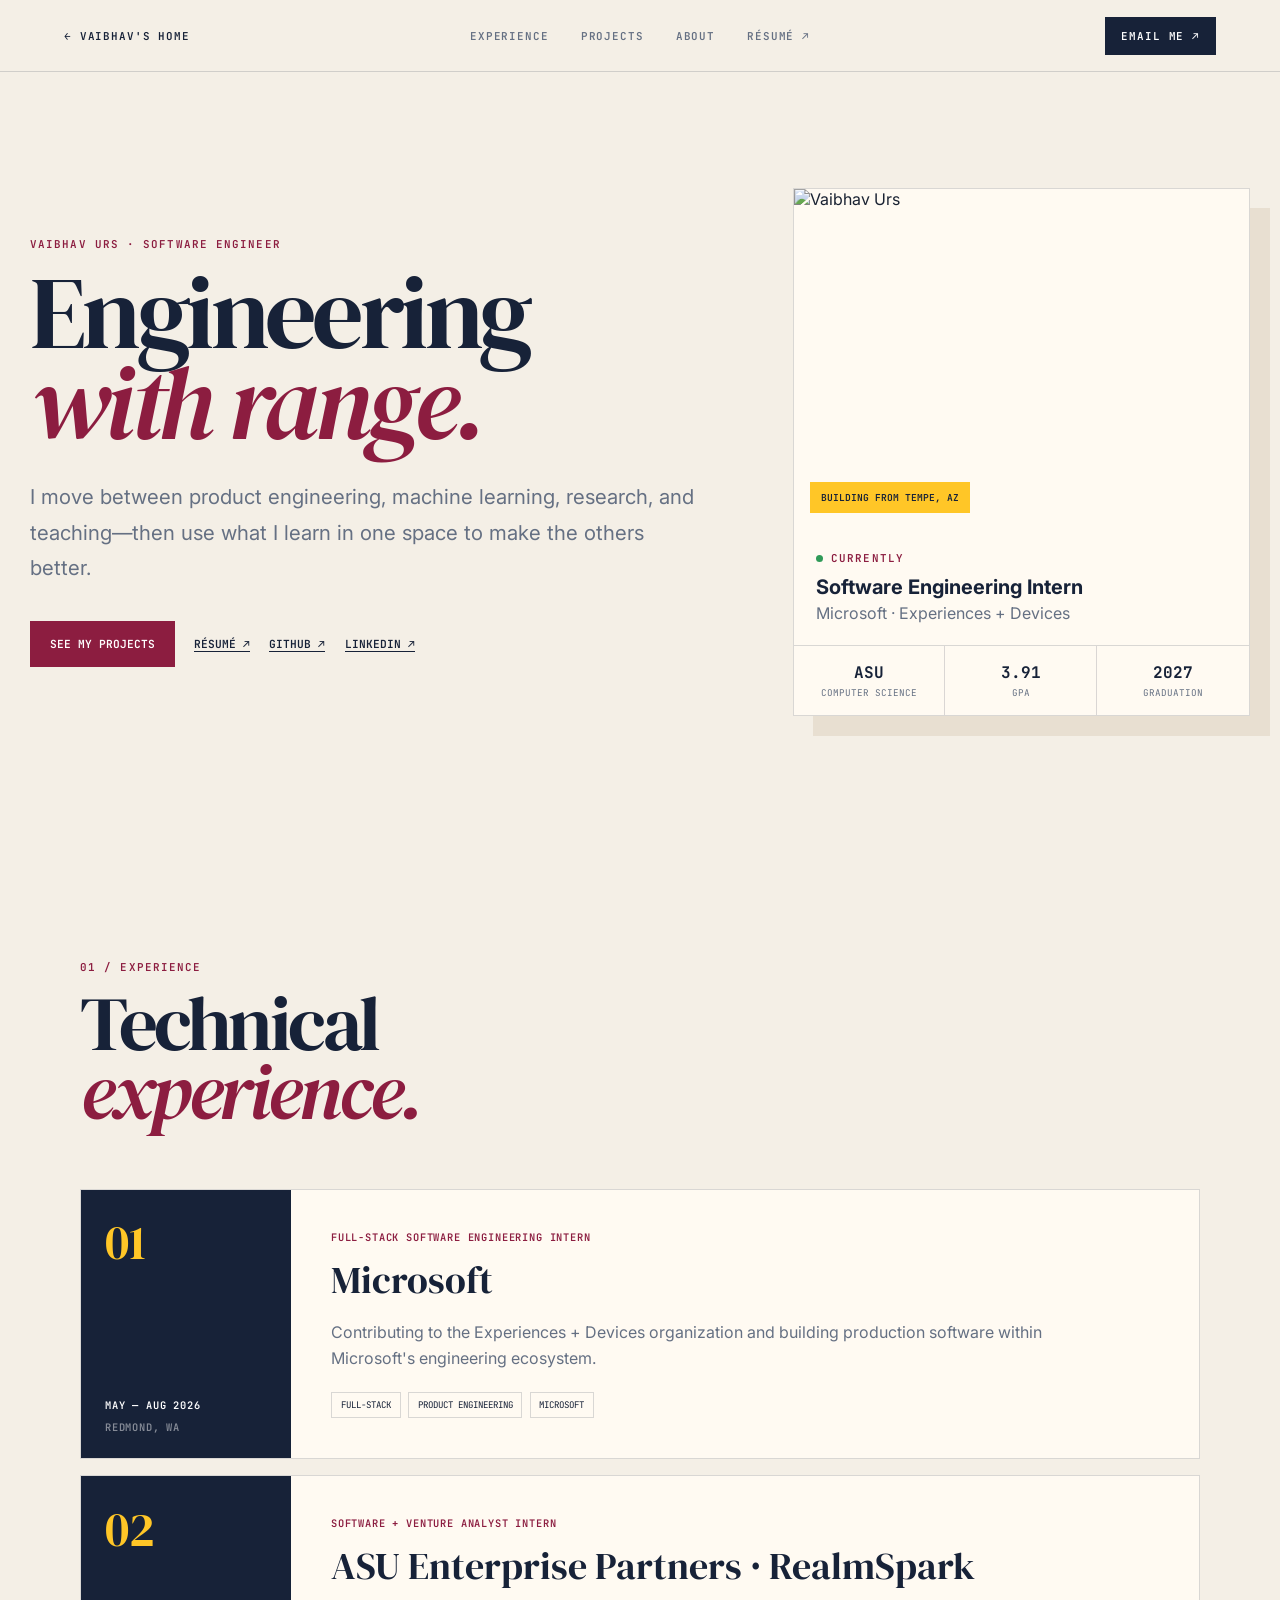
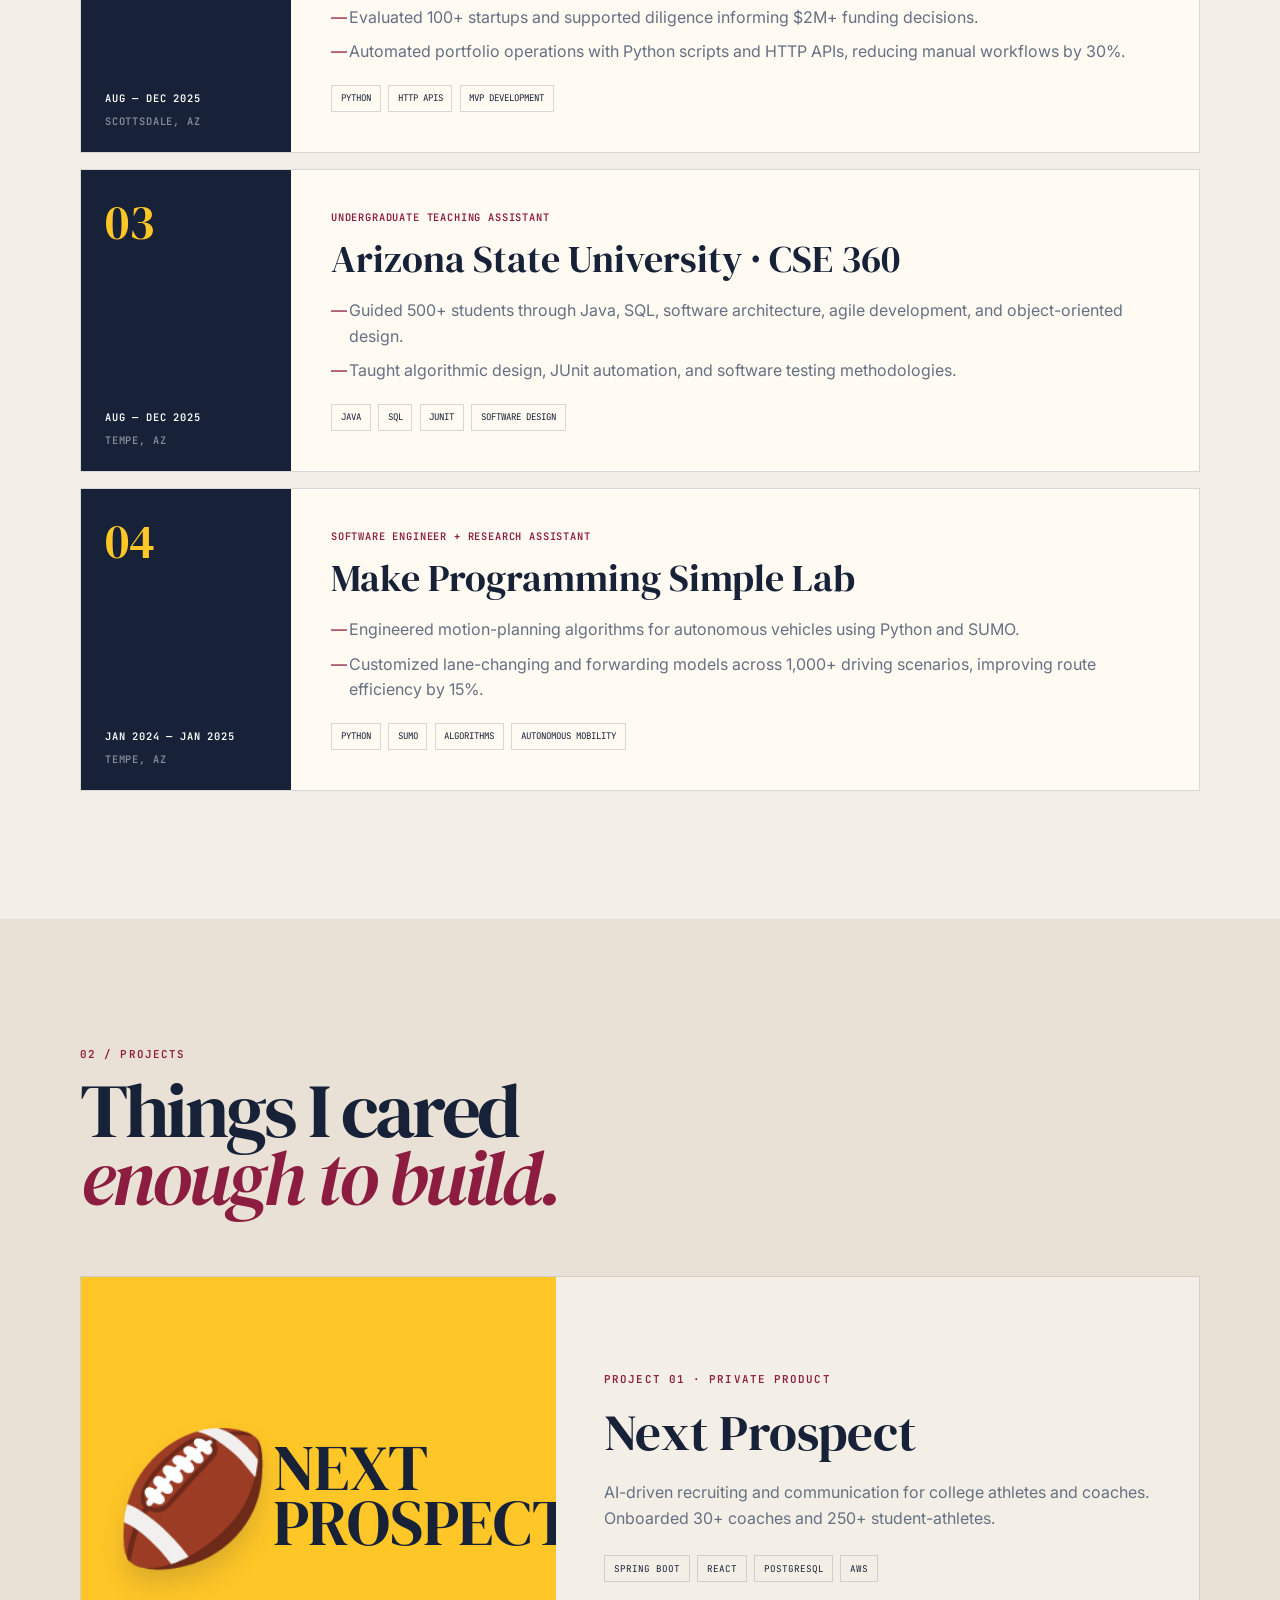
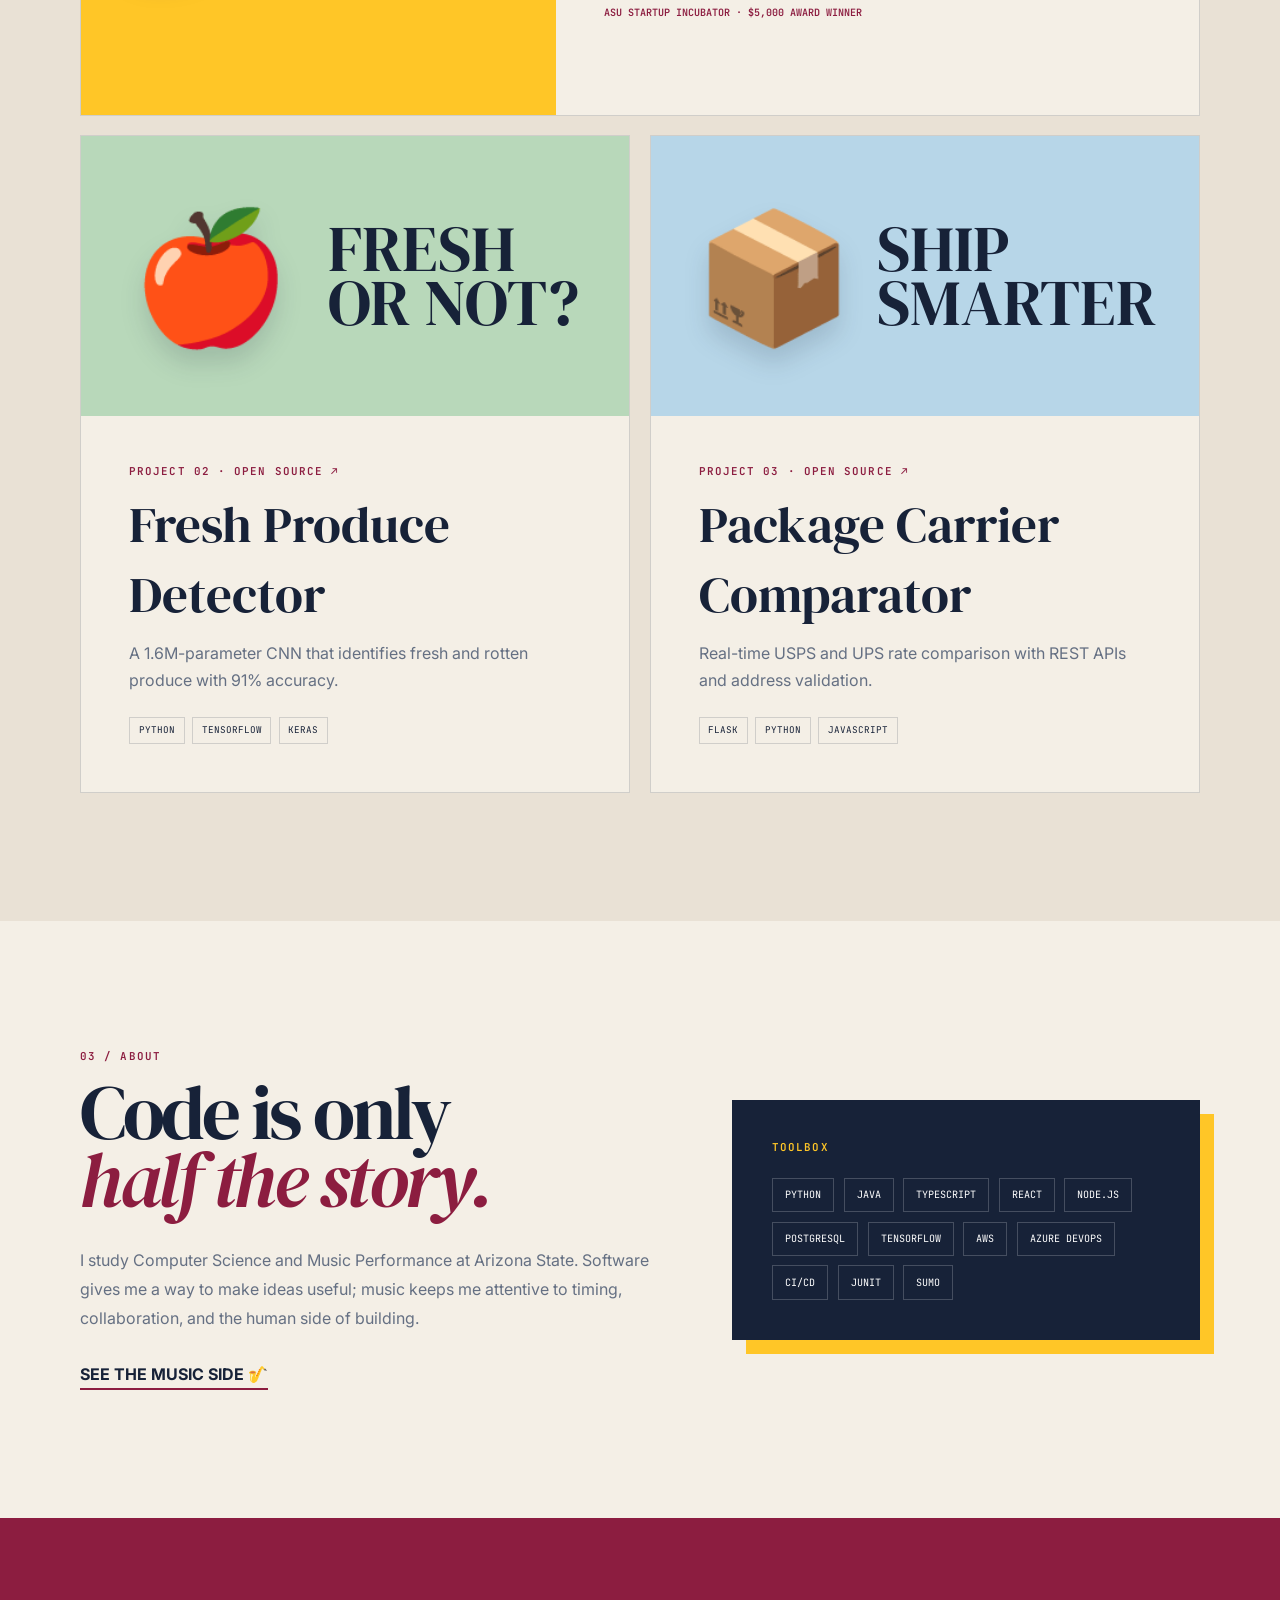
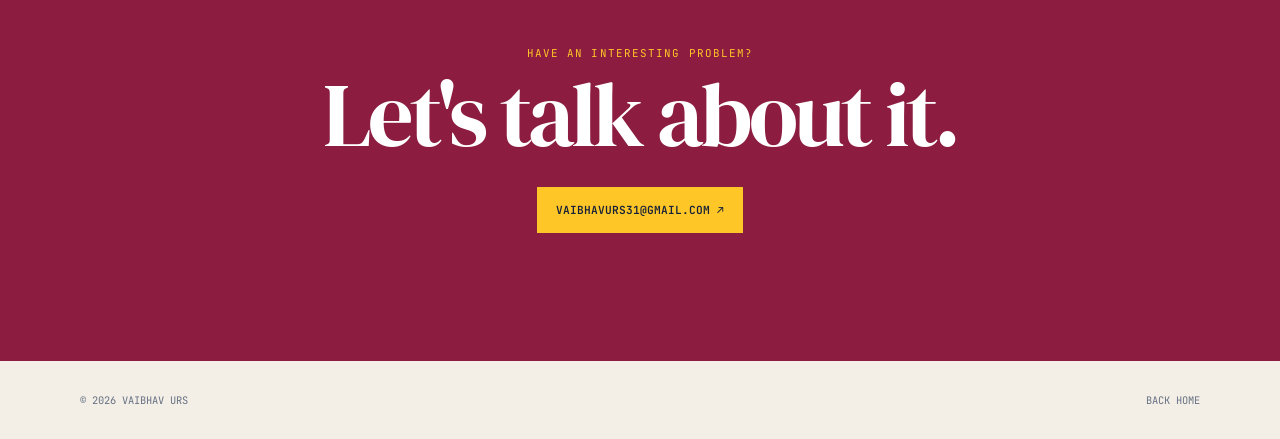
==== commit d95ed1b0: "Add downloadable resume Co-authored-by: Copilot <223556219+Copilot@users.noreply.github.com>  Copilo" ====
--- a/work.html
+++ b/work.html
@@ -24,6 +24,7 @@
       <a href="#experience">EXPERIENCE</a>
       <a href="#projects">PROJECTS</a>
       <a href="#about">ABOUT</a>
+      <a href="assets/Vaibhav-Urs-Resume.pdf" target="_blank" rel="noopener">RÉSUMÉ ↗</a>
     </nav>
     <a class="email-link" href="mailto:vaibhavurs31@gmail.com">EMAIL ME ↗</a>
   </header>
@@ -39,6 +40,7 @@
         </p>
         <div class="hero-actions">
           <a class="primary-button" href="#projects">SEE MY PROJECTS</a>
+          <a class="text-button" href="assets/Vaibhav-Urs-Resume.pdf" target="_blank" rel="noopener">RÉSUMÉ ↗</a>
           <a class="text-button" href="https://github.com/vurs1" target="_blank" rel="noopener">GITHUB ↗</a>
           <a class="text-button" href="https://www.linkedin.com/in/vaibhavurs/" target="_blank" rel="noopener">LINKEDIN ↗</a>
         </div>
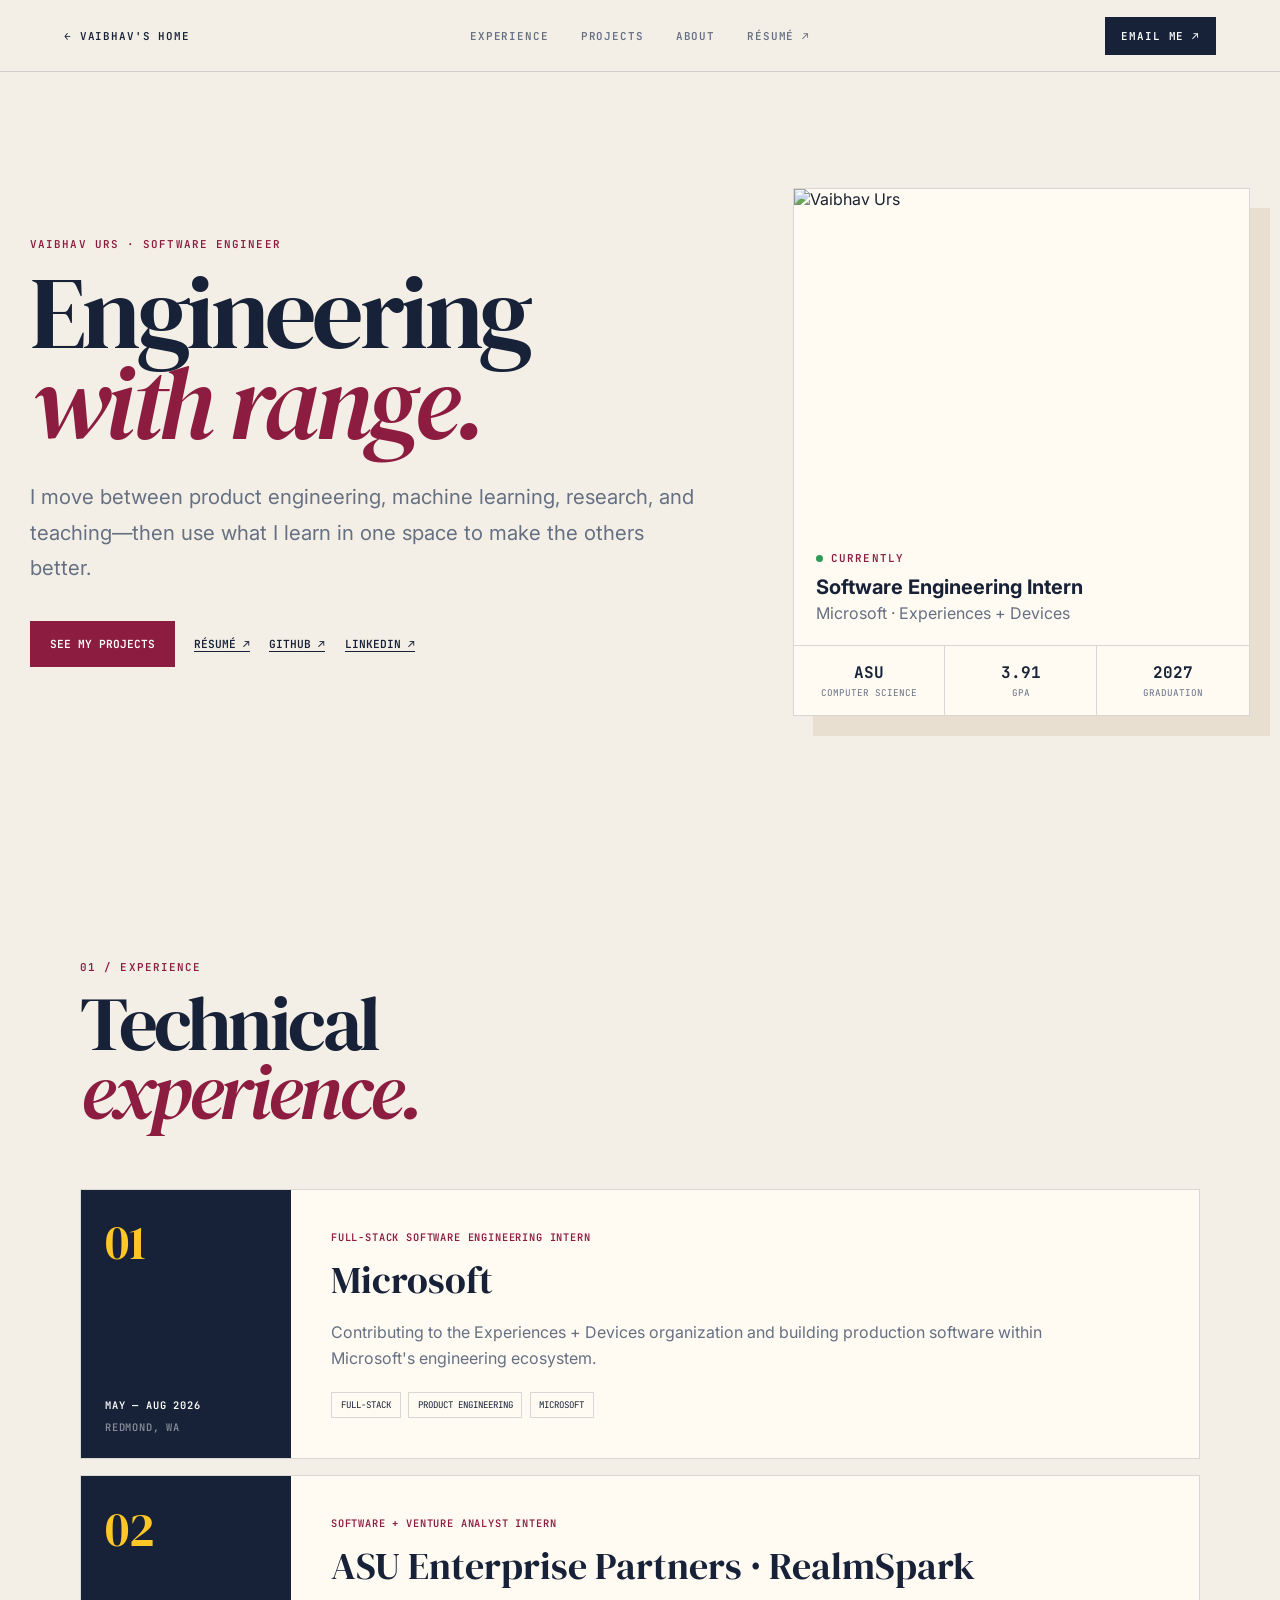
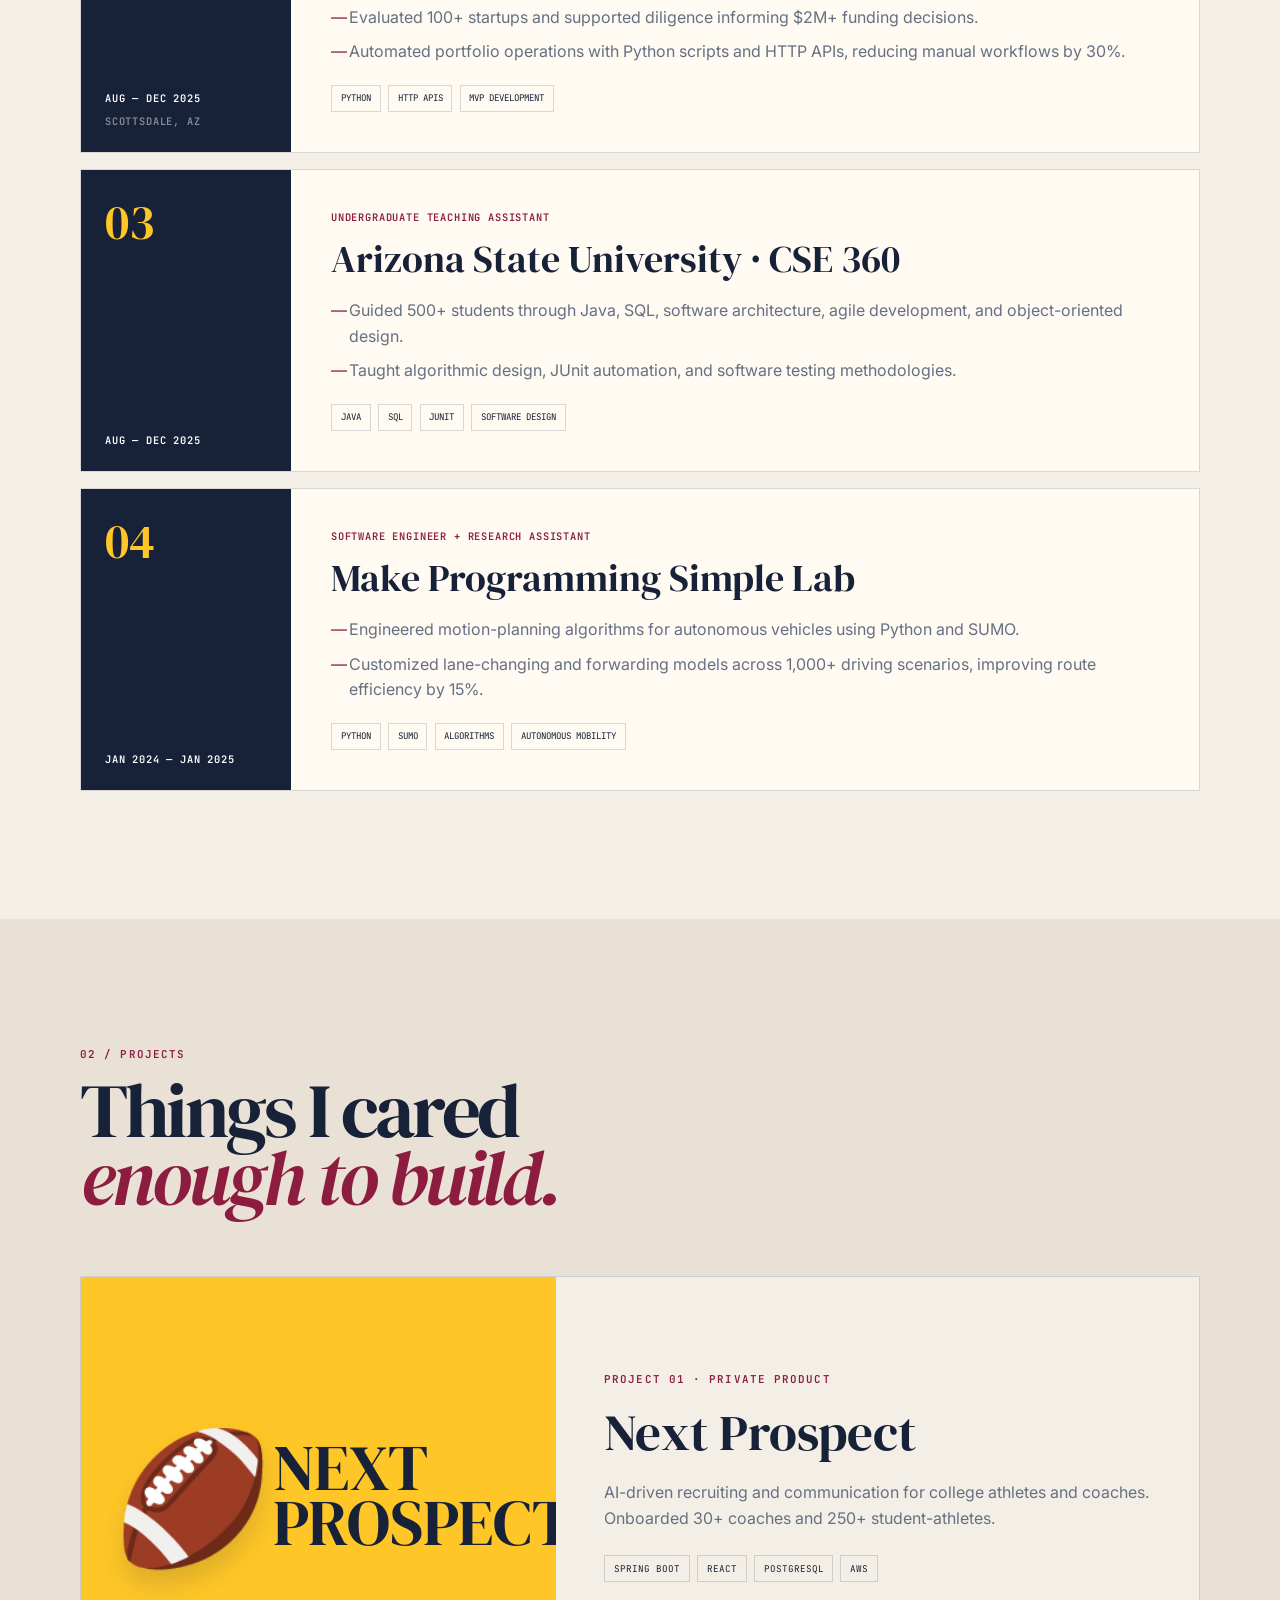
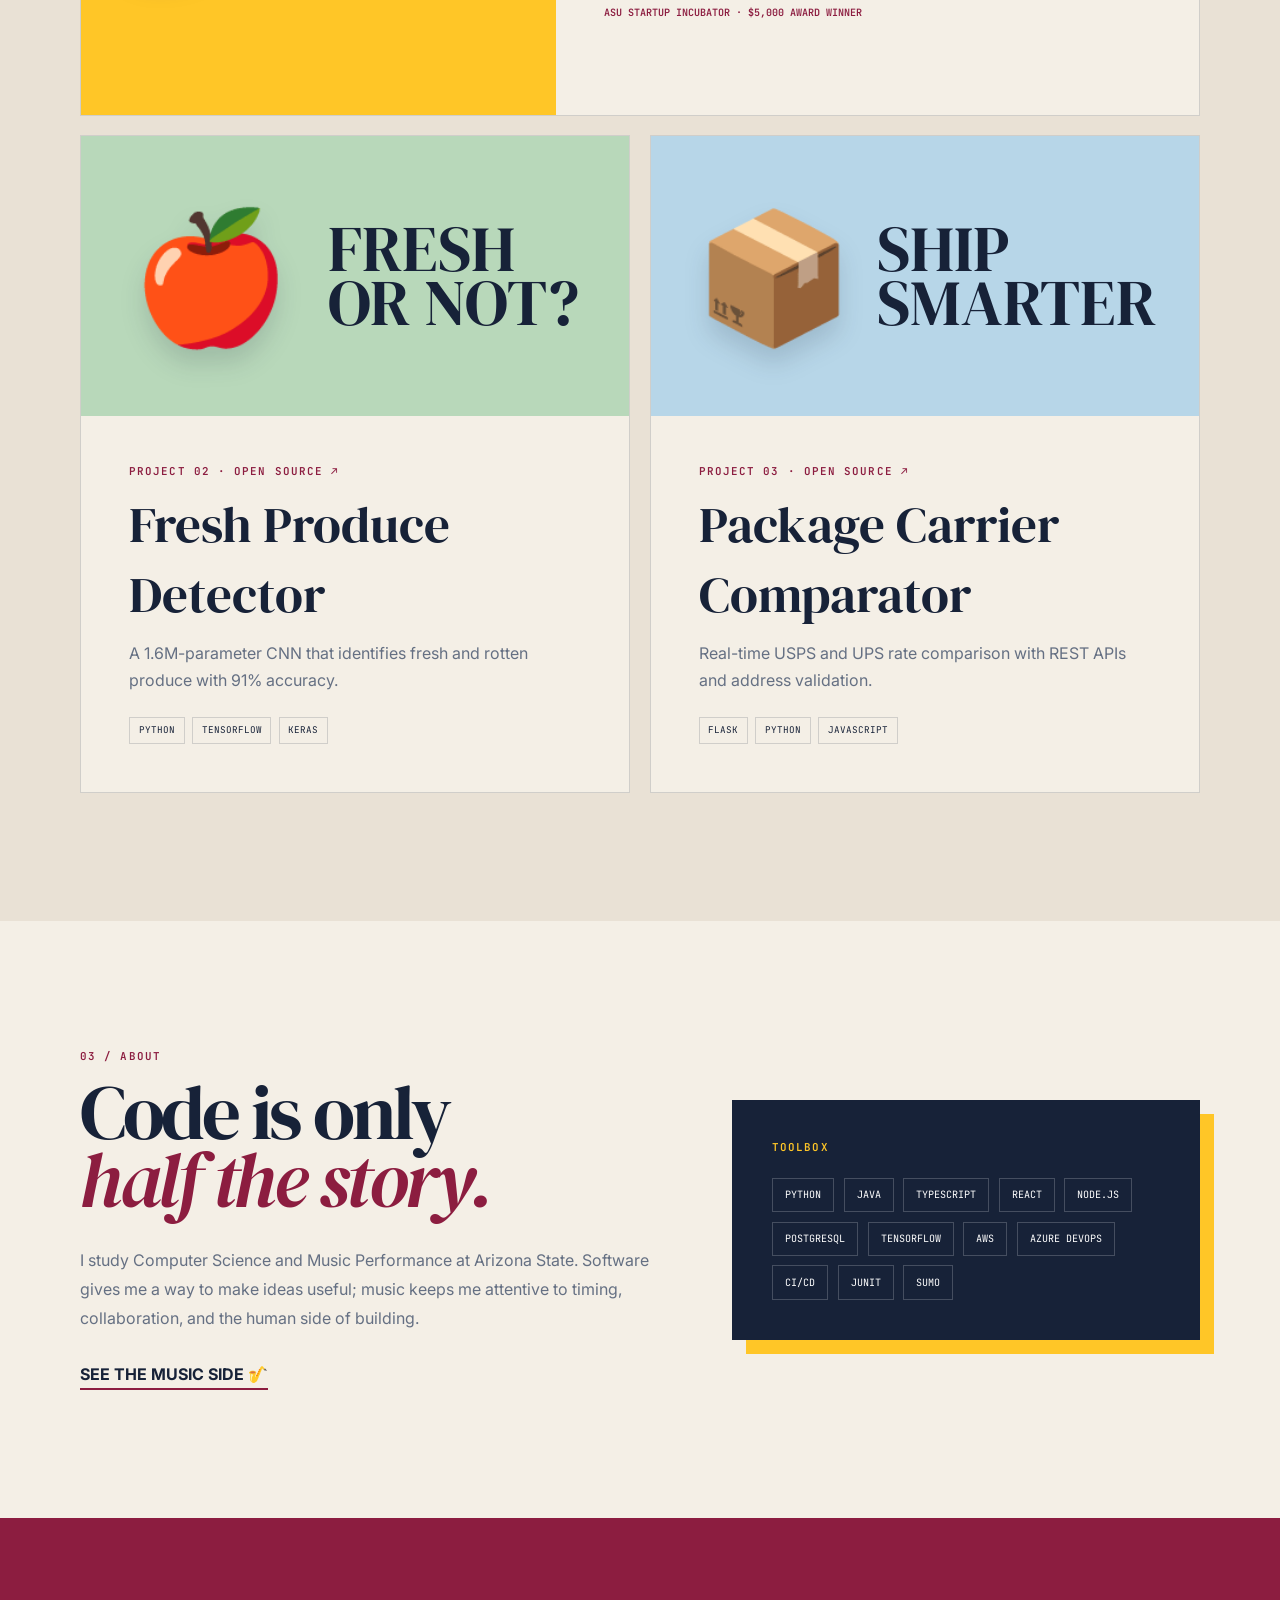
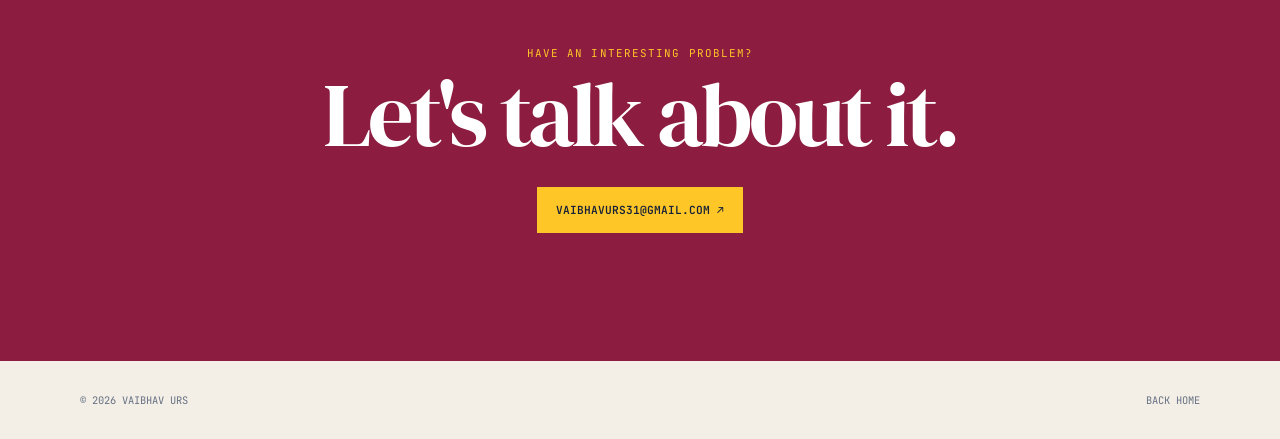
==== commit 654b077e: "Remove Tempe location references Co-authored-by: Copilot <223556219+Copilot@users.noreply.github.com" ====
--- a/work.html
+++ b/work.html
@@ -49,7 +49,6 @@
       <aside class="profile-card reveal">
         <div class="profile-photo">
           <img src="https://avatars.githubusercontent.com/u/146874531?v=4" alt="Vaibhav Urs" />
-          <span>BUILDING FROM TEMPE, AZ</span>
         </div>
         <div class="profile-status">
           <p><i></i> CURRENTLY</p>
@@ -106,7 +105,6 @@
           <div class="experience-meta">
             <span class="experience-number">03</span>
             <p class="date">AUG — DEC 2025</p>
-            <p class="location">TEMPE, AZ</p>
           </div>
           <div class="experience-content">
             <span class="role">UNDERGRADUATE TEACHING ASSISTANT</span>
@@ -123,7 +121,6 @@
           <div class="experience-meta">
             <span class="experience-number">04</span>
             <p class="date">JAN 2024 — JAN 2025</p>
-            <p class="location">TEMPE, AZ</p>
           </div>
           <div class="experience-content">
             <span class="role">SOFTWARE ENGINEER + RESEARCH ASSISTANT</span>
